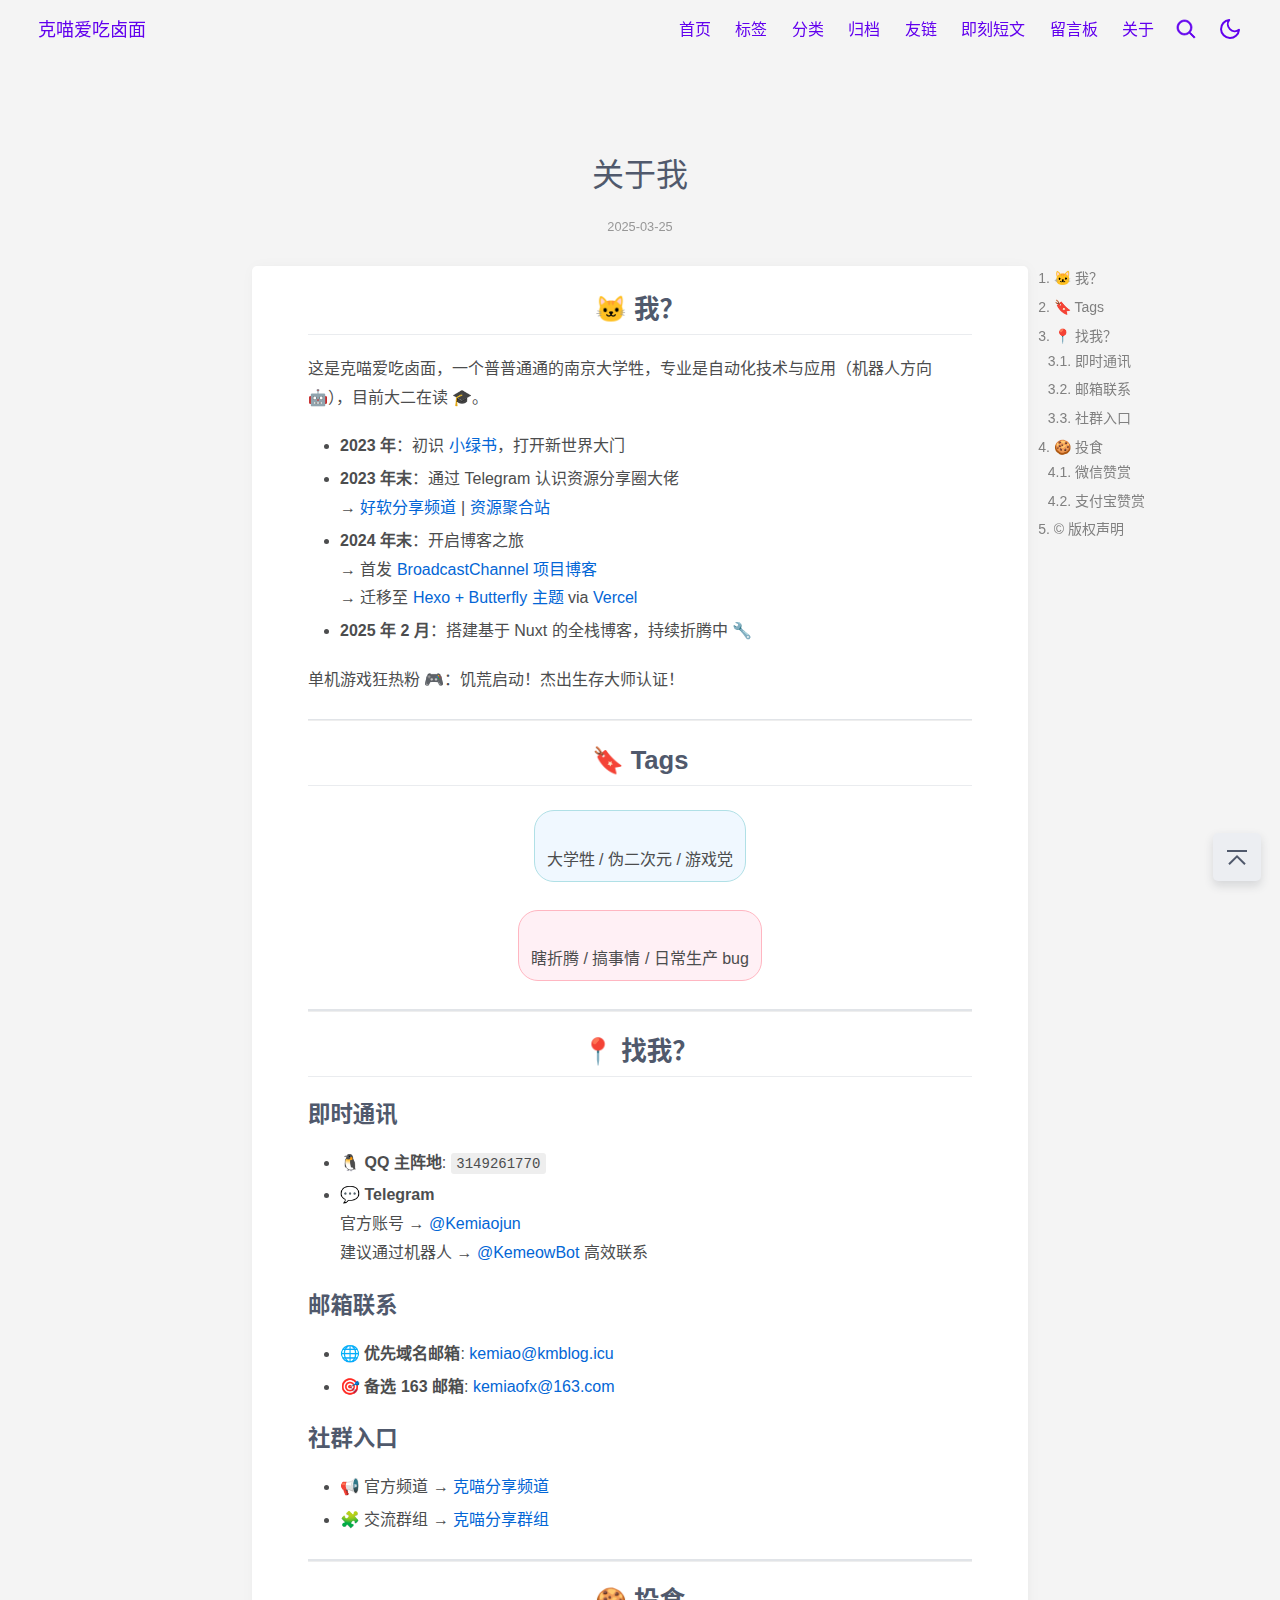
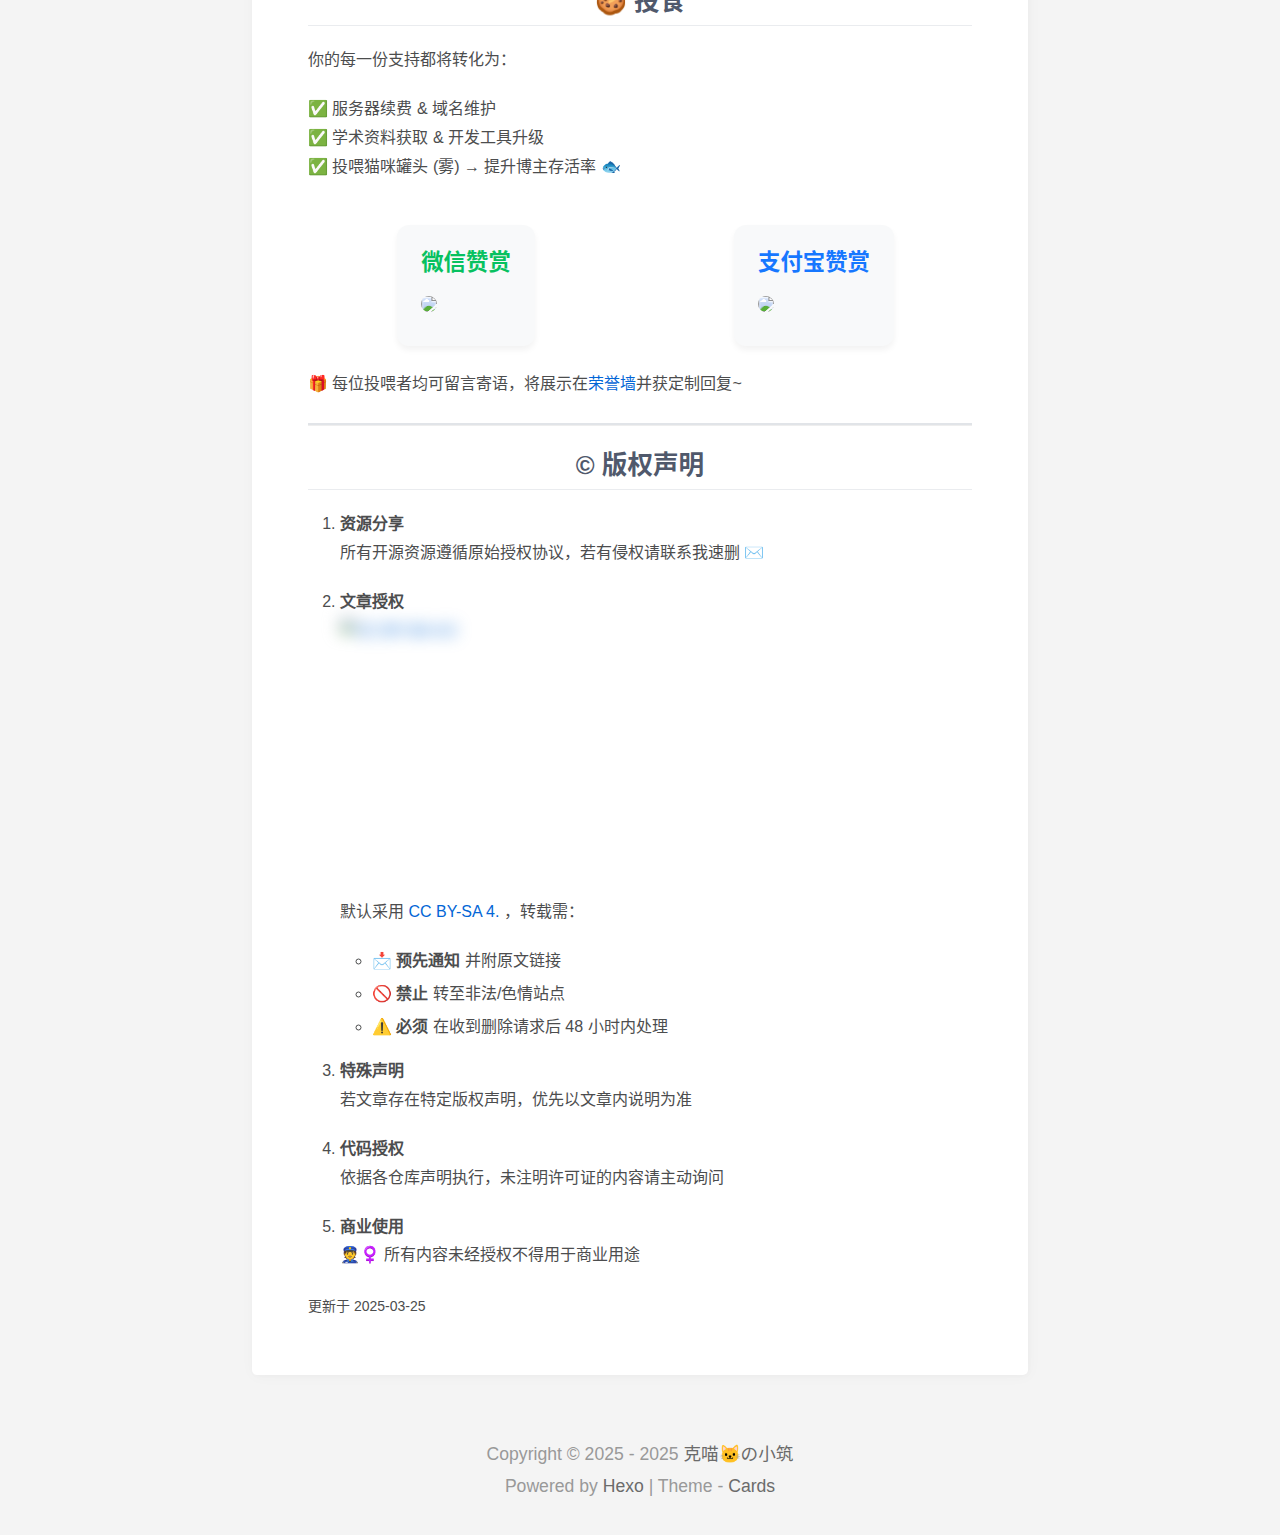
==== about/index.html @ 507a01cd "Site updated: 2025-03-25 20:27:37" ====
<!DOCTYPE html>
<html lang="zh-CN">
    <head>
    <meta charset="utf-8">

    

    <!-- 渲染优化 -->
    <meta name="renderer" content="webkit">
    <meta name="force-rendering" content="webkit">
    <meta http-equiv="X-UA-Compatible" content="IE=Edge,chrome=1">
    <meta name="HandheldFriendly" content="True" >
    <meta name="apple-mobile-web-app-capable" content="yes">
    <meta name="viewport" content="width=device-width, initial-scale=1, maximum-scale=1">

    <!--icon-->

    
        <link rel="shortcut icon" href="https://cdn.jsdelivr.net/gh/kmfx/tuchuang@main/img/website2.png">
    
    
    
    
    


    <!-- meta -->


<title>关于我 | 克喵🐱の小筑</title>


    <meta name="keywords" content="BLOG,ai,资源,生活,分享,工具,软件,教程,网站">




    <!-- OpenGraph -->
 
    <meta name="description" content="🐱 我？  这是克喵爱吃卤面，一个普普通通的南京大学牲，专业是自动化技术与应用（机器人方向🤖），目前大二在读 🎓。  2023 年：初识 小绿书，打开新世界大门 2023 年末：通过 Telegram 认识资源分享圈大佬→ 好软分享频道 | 资源聚合站 2024 年末：开启博客之旅→ 首发 BroadcastChannel 项目博客→ 迁移至 Hexo + Butterfly 主题 vi">
<meta property="og:type" content="website">
<meta property="og:title" content="关于我">
<meta property="og:url" content="http://example.com/about/index.html">
<meta property="og:site_name" content="克喵🐱の小筑">
<meta property="og:description" content="🐱 我？  这是克喵爱吃卤面，一个普普通通的南京大学牲，专业是自动化技术与应用（机器人方向🤖），目前大二在读 🎓。  2023 年：初识 小绿书，打开新世界大门 2023 年末：通过 Telegram 认识资源分享圈大佬→ 好软分享频道 | 资源聚合站 2024 年末：开启博客之旅→ 首发 BroadcastChannel 项目博客→ 迁移至 Hexo + Butterfly 主题 vi">
<meta property="og:locale" content="zh_CN">
<meta property="og:image" content="https://cdn.jsdelivr.net/gh/kmfx/tuchuang@main/img/202502232137037.jpg">
<meta property="og:image" content="https://cdn.jsdelivr.net/gh/kmfx/tuchuang@main/img/202502232137332.jpg">
<meta property="og:image" content="https://i.creativecommons.org/l/by-sa/4.0/80x15.png">
<meta property="article:published_time" content="2025-03-25T10:23:03.000Z">
<meta property="article:modified_time" content="2025-03-25T11:57:06.792Z">
<meta property="article:author" content="克喵爱吃卤面">
<meta property="article:tag" content="BLOG,ai,资源,生活,分享,工具,软件,教程,网站">
<meta name="twitter:card" content="summary_large_image">
<meta name="twitter:image" content="https://cdn.jsdelivr.net/gh/kmfx/tuchuang@main/img/202502232137037.jpg">


    
<link rel="stylesheet" href="/css/style/main.css">
 

    
    
    

    
    
<link rel="stylesheet" href="/css/style/dark.css">

    
<script src="/js/darkmode.js"></script>



     
    <script async src="//busuanzi.ibruce.info/busuanzi/2.3/busuanzi.pure.mini.js"></script>
 

    <!-- custom head -->

<meta name="generator" content="Hexo 7.3.0"><link rel="alternate" href="/atom.xml" title="克喵🐱の小筑" type="application/atom+xml">
<link rel="alternate" href="/rss2.xml" title="克喵🐱の小筑" type="application/rss+xml">
</head>

    <body>
        <div id="app" tabindex="-1">
            <header class="header">
    <div class="header__left">
        <a href="/" class="button">
            <span class="logo__text">克喵爱吃卤面</span>
        </a>
    </div>
    <div class="header__right">
        
            <div class="navbar__menus">
                
                    <a href="/" class="navbar-menu button">首页</a>
                
                    <a href="/tags/" class="navbar-menu button">标签</a>
                
                    <a href="/categories/" class="navbar-menu button">分类</a>
                
                    <a href="/archives/" class="navbar-menu button">归档</a>
                
                    <a href="/friends/" class="navbar-menu button">友链</a>
                
                    <a href="/shuoshuo/" class="navbar-menu button">即刻短文</a>
                
                    <a href="/message/" class="navbar-menu button">留言板</a>
                
                    <a href="/about/" class="navbar-menu button">关于</a>
                
            </div>
        
        
        
    <a href="/search/" id="btn-search">
        <svg xmlns="http://www.w3.org/2000/svg" viewBox="0 0 1024 1024" width="24" height="24" fill="currentColor" stroke="currentColor" stroke-width="32"><path d="M192 448c0-141.152 114.848-256 256-256s256 114.848 256 256-114.848 256-256 256-256-114.848-256-256z m710.624 409.376l-206.88-206.88A318.784 318.784 0 0 0 768 448c0-176.736-143.264-320-320-320S128 271.264 128 448s143.264 320 320 320a318.784 318.784 0 0 0 202.496-72.256l206.88 206.88 45.248-45.248z"></path></svg>
    </a>


        
        
    <a href="javaScript:void(0);" id="btn-toggle-dark">
        <svg xmlns="http://www.w3.org/2000/svg" width="24" height="24" viewBox="0 0 24 24" fill="none" stroke="currentColor" stroke-width="2" stroke-linecap="round" stroke-linejoin="round"><path d="M21 12.79A9 9 0 1 1 11.21 3 7 7 0 0 0 21 12.79z"></path></svg>
    </a>


        
            <a class="dropdown-icon button" id="btn-dropdown" tabindex="0"><svg xmlns="http://www.w3.org/2000/svg" viewBox="0 0 20 20" width='24' height='24' fill="none" stroke="currentColor" stroke-width="0.7" stroke-linecap="round" stroke-linejoin="round"><path fill="currentColor" d="M3.314,4.8h13.372c0.41,0,0.743-0.333,0.743-0.743c0-0.41-0.333-0.743-0.743-0.743H3.314c-0.41,0-0.743,0.333-0.743,0.743C2.571,4.467,2.904,4.8,3.314,4.8z M16.686,15.2H3.314c-0.41,0-0.743,0.333-0.743,0.743s0.333,0.743,0.743,0.743h13.372c0.41,0,0.743-0.333,0.743-0.743S17.096,15.2,16.686,15.2z M16.686,9.257H3.314c-0.41,0-0.743,0.333-0.743,0.743s0.333,0.743,0.743,0.743h13.372c0.41,0,0.743-0.333,0.743-0.743S17.096,9.257,16.686,9.257z"></path></svg></a>
            <div class="dropdown-menus" id="dropdown-menus">
                
                    <a href="/" class="dropdown-menu button">首页</a>
                
                    <a href="/tags/" class="dropdown-menu button">标签</a>
                
                    <a href="/categories/" class="dropdown-menu button">分类</a>
                
                    <a href="/archives/" class="dropdown-menu button">归档</a>
                
                    <a href="/friends/" class="dropdown-menu button">友链</a>
                
                    <a href="/shuoshuo/" class="dropdown-menu button">即刻短文</a>
                
                    <a href="/message/" class="dropdown-menu button">留言板</a>
                
                    <a href="/about/" class="dropdown-menu button">关于</a>
                
            </div>
        
    </div>
</header>


            <main class="main">
    

<div class="post-title">
    <h1 class="post-title__text">
        关于我
    </h1>
    <div class="post-title__meta">
        <a href="/archives/2025/03/" class="post-meta__date button">2025-03-25</a>
        
 
        
    
     
    <span id="busuanzi_container_page_pv" hidden>
        <span class="separate-dot"></span>
        <span>文章阅读量</span>
        <span id="busuanzi_value_page_pv"></span>
        <span>Views</span>
    </span>



 

 
    </div>
</div>


    <aside class="post-side">
        <div class="post-side__toc">
            <ol class="toc"><li class="toc-item toc-level-2"><a class="toc-link" href="#%F0%9F%90%B1-%E6%88%91%EF%BC%9F"><span class="toc-number">1.</span> <span class="toc-text">🐱 我？</span></a></li><li class="toc-item toc-level-2"><a class="toc-link" href="#%F0%9F%94%96-Tags"><span class="toc-number">2.</span> <span class="toc-text">🔖 Tags</span></a></li><li class="toc-item toc-level-2"><a class="toc-link" href="#%F0%9F%93%8D-%E6%89%BE%E6%88%91%EF%BC%9F"><span class="toc-number">3.</span> <span class="toc-text">📍 找我？</span></a><ol class="toc-child"><li class="toc-item toc-level-3"><a class="toc-link" href="#%E5%8D%B3%E6%97%B6%E9%80%9A%E8%AE%AF"><span class="toc-number">3.1.</span> <span class="toc-text">即时通讯</span></a></li><li class="toc-item toc-level-3"><a class="toc-link" href="#%E9%82%AE%E7%AE%B1%E8%81%94%E7%B3%BB"><span class="toc-number">3.2.</span> <span class="toc-text">邮箱联系</span></a></li><li class="toc-item toc-level-3"><a class="toc-link" href="#%E7%A4%BE%E7%BE%A4%E5%85%A5%E5%8F%A3"><span class="toc-number">3.3.</span> <span class="toc-text">社群入口</span></a></li></ol></li><li class="toc-item toc-level-2"><a class="toc-link" href="#%F0%9F%8D%AA-%E6%8A%95%E9%A3%9F"><span class="toc-number">4.</span> <span class="toc-text">🍪 投食</span></a><ol class="toc-child"><li class="toc-item toc-level-3"><a class="toc-link"><span class="toc-number">4.1.</span> <span class="toc-text">微信赞赏</span></a></li><li class="toc-item toc-level-3"><a class="toc-link"><span class="toc-number">4.2.</span> <span class="toc-text">支付宝赞赏</span></a></li></ol></li><li class="toc-item toc-level-2"><a class="toc-link" href="#%C2%A9-%E7%89%88%E6%9D%83%E5%A3%B0%E6%98%8E"><span class="toc-number">5.</span> <span class="toc-text">© 版权声明</span></a></li></ol>
        </div>
    </aside>
    <a class="btn-toc button" id="btn-toc" tabindex="0">
        <svg viewBox="0 0 1024 1024" width="32" height="32" xmlns="http://www.w3.org/2000/svg">
            <path d="M128 256h64V192H128zM320 256h576V192H320zM128 544h64v-64H128zM320 544h576v-64H320zM128 832h64v-64H128zM320 832h576v-64H320z" fill="currentColor"></path>
        </svg>
    </a>
    <div class="toc-menus" id="toc-menus">
        <div class="toc-title">文章目录</div>
        <ol class="toc"><li class="toc-item toc-level-2"><a class="toc-link" href="#%F0%9F%90%B1-%E6%88%91%EF%BC%9F"><span class="toc-number">1.</span> <span class="toc-text">🐱 我？</span></a></li><li class="toc-item toc-level-2"><a class="toc-link" href="#%F0%9F%94%96-Tags"><span class="toc-number">2.</span> <span class="toc-text">🔖 Tags</span></a></li><li class="toc-item toc-level-2"><a class="toc-link" href="#%F0%9F%93%8D-%E6%89%BE%E6%88%91%EF%BC%9F"><span class="toc-number">3.</span> <span class="toc-text">📍 找我？</span></a><ol class="toc-child"><li class="toc-item toc-level-3"><a class="toc-link" href="#%E5%8D%B3%E6%97%B6%E9%80%9A%E8%AE%AF"><span class="toc-number">3.1.</span> <span class="toc-text">即时通讯</span></a></li><li class="toc-item toc-level-3"><a class="toc-link" href="#%E9%82%AE%E7%AE%B1%E8%81%94%E7%B3%BB"><span class="toc-number">3.2.</span> <span class="toc-text">邮箱联系</span></a></li><li class="toc-item toc-level-3"><a class="toc-link" href="#%E7%A4%BE%E7%BE%A4%E5%85%A5%E5%8F%A3"><span class="toc-number">3.3.</span> <span class="toc-text">社群入口</span></a></li></ol></li><li class="toc-item toc-level-2"><a class="toc-link" href="#%F0%9F%8D%AA-%E6%8A%95%E9%A3%9F"><span class="toc-number">4.</span> <span class="toc-text">🍪 投食</span></a><ol class="toc-child"><li class="toc-item toc-level-3"><a class="toc-link"><span class="toc-number">4.1.</span> <span class="toc-text">微信赞赏</span></a></li><li class="toc-item toc-level-3"><a class="toc-link"><span class="toc-number">4.2.</span> <span class="toc-text">支付宝赞赏</span></a></li></ol></li><li class="toc-item toc-level-2"><a class="toc-link" href="#%C2%A9-%E7%89%88%E6%9D%83%E5%A3%B0%E6%98%8E"><span class="toc-number">5.</span> <span class="toc-text">© 版权声明</span></a></li></ol>
    </div>


<article class="post post__with-toc content-card">
    <div class="post__header">
    <div class="post__expire" id="post-expired-notify">
        <p>
            本文最后更新于 &lt;span id=&#34;expire-date&#34;&gt;&lt;/span&gt; 天前，文中部分描述可能已经过时。
        </p>
    </div>
    <script>
        (() => {
            var update = Date.parse("2025-03-25"),
                date = new Date(),
                now = date.getTime(),
                expire = now - update,
                expire_days = Math.floor(expire/(24*3600*1000));
            if (expire_days >= 30) {
                document.querySelectorAll('#expire-date')[0].innerHTML = expire_days;
                document.querySelectorAll('#post-expired-notify')[0].style.display = 'block';
            }
        })();
    </script>
</div>
    <div class="post__content">
        <div align="center">

<h2 id="🐱-我？"><a href="#🐱-我？" class="headerlink" title="🐱 我？"></a>🐱 我？</h2></div>

<p>这是克喵爱吃卤面，一个普普通通的南京大学牲，专业是自动化技术与应用（机器人方向🤖），目前大二在读 🎓。</p>
<ul>
<li><strong>2023 年</strong>：初识 <a target="_blank" rel="noopener" href="https://www.xiaohongshu.com/">小绿书</a>，打开新世界大门</li>
<li><strong>2023 年末</strong>：通过 Telegram 认识资源分享圈大佬<br>→ <a target="_blank" rel="noopener" href="https://t.me/haoruanfenxiang">好软分享频道</a> | <a target="_blank" rel="noopener" href="https://t.me/txwl666">资源聚合站</a></li>
<li><strong>2024 年末</strong>：开启博客之旅<br>→ 首发 <a target="_blank" rel="noopener" href="https://github.com/ccbikai/BroadcastChannel">BroadcastChannel 项目博客</a><br>→ 迁移至 <a target="_blank" rel="noopener" href="https://butterfly.js.org/">Hexo + Butterfly 主题</a> via <a target="_blank" rel="noopener" href="https://vercel.com/">Vercel</a></li>
<li><strong>2025 年 2 月</strong>：搭建基于 Nuxt 的全栈博客，持续折腾中 🔧</li>
</ul>
<p>单机游戏狂热粉 🎮：饥荒启动！杰出生存大师认证！</p>
<hr>
<div align="center">

<h2 id="🔖-Tags"><a href="#🔖-Tags" class="headerlink" title="🔖 Tags"></a>🔖 Tags</h2><p><span style="display: inline-block; 
            padding: 6px 12px;
            margin: 4px;
            background: #f0f8ff;
            border-radius: 20px;
            border: 1px solid #b0e0e6"><br>大学牲 &#x2F; 伪二次元 &#x2F; 游戏党</span></p>
<p><span style="display: inline-block;
            padding: 6px 12px;
            margin: 4px;
            background: #fff0f5;
            border-radius: 20px;
            border: 1px solid #ffb6c1"><br>瞎折腾 &#x2F; 搞事情 &#x2F; 日常生产 bug</span></p>
</div>

<hr>
<div align="center">

<h2 id="📍-找我？"><a href="#📍-找我？" class="headerlink" title="📍 找我？"></a>📍 找我？</h2></div>

<h3 id="即时通讯"><a href="#即时通讯" class="headerlink" title="即时通讯"></a>即时通讯</h3><ul>
<li>🐧 <strong>QQ 主阵地</strong>: <code>3149261770</code></li>
<li>💬 <strong>Telegram</strong><br>官方账号 → <a target="_blank" rel="noopener" href="https://t.me/Kemiaojun">@Kemiaojun</a><br>建议通过机器人 → <a target="_blank" rel="noopener" href="https://t.me/KemeowBot">@KemeowBot</a> 高效联系</li>
</ul>
<h3 id="邮箱联系"><a href="#邮箱联系" class="headerlink" title="邮箱联系"></a>邮箱联系</h3><ul>
<li>🌐 <strong>优先域名邮箱</strong>: <a href="mailto:&#107;&#x65;&#109;&#105;&#97;&#x6f;&#x40;&#x6b;&#109;&#x62;&#108;&#111;&#x67;&#x2e;&#105;&#99;&#117;">kemiao@kmblog.icu</a></li>
<li>🎯 <strong>备选 163 邮箱</strong>: <a href="mailto:&#107;&#101;&#109;&#105;&#97;&#111;&#x66;&#x78;&#64;&#49;&#x36;&#51;&#x2e;&#x63;&#x6f;&#x6d;">kemiaofx@163.com</a></li>
</ul>
<h3 id="社群入口"><a href="#社群入口" class="headerlink" title="社群入口"></a>社群入口</h3><ul>
<li>📢 官方频道 → <a target="_blank" rel="noopener" href="https://t.me/kemiaofx_me">克喵分享频道</a></li>
<li>🧩 交流群组 → <a target="_blank" rel="noopener" href="https://t.me/kemiao_me">克喵分享群组</a></li>
</ul>
<hr>
<div align="center">

<h2 id="🍪-投食"><a href="#🍪-投食" class="headerlink" title="🍪 投食"></a>🍪 投食</h2></div>

<p>你的每一份支持都将转化为：</p>
<p>✅ 服务器续费 &amp; 域名维护<br>✅ 学术资料获取 &amp; 开发工具升级<br>✅ 投喂猫咪罐头 (雾) → 提升博主存活率 🐟</p>
<div style="display: grid; 
           grid-template-columns: repeat(auto-fit, minmax(280px, 1fr));
           gap: 2rem;
           padding: 1.5rem 0;
           justify-items: center;">

<div style="background: #f8f9fa;
          padding: 1.5rem;
          border-radius: 12px;
          box-shadow: 0 4px 6px rgba(0,0,0,0.05);
          transition: transform 0.2s;">
  <h3 style="color: #07c160; margin: 0 0 1rem;">微信赞赏</h3>
  <img src="https://cdn.jsdelivr.net/gh/kmfx/tuchuang@main/img/202502232137037.jpg" 
       style="width: 100%; max-width: 300px; border-radius: 8px;">
</div>

<div style="background: #f8f9fa;
          padding: 1.5rem;
          border-radius: 12px;
          box-shadow: 0 4px 6px rgba(0,0,0,0.05);
          transition: transform 0.2s;">
  <h3 style="color: #1677ff; margin: 0 0 1rem;">支付宝赞赏</h3>
  <img src="https://cdn.jsdelivr.net/gh/kmfx/tuchuang@main/img/202502232137332.jpg" 
       style="width: 100%; max-width: 300px; border-radius: 8px;">
</div>

</div>

<p>🎁 每位投喂者均可留言寄语，将展示在<a href="/honor-wall">荣誉墙</a>并获定制回复~</p>
<hr>
<div align="center">

<h2 id="©-版权声明"><a href="#©-版权声明" class="headerlink" title="© 版权声明"></a>© 版权声明</h2></div>

<ol>
<li><p><strong>资源分享</strong><br>所有开源资源遵循原始授权协议，若有侵权请联系我速删 ✉️</p>
</li>
<li><p><strong>文章授权</strong><br><img src="https://i.creativecommons.org/l/by-sa/4.0/80x15.png" class="lazy" data-srcset="https://i.creativecommons.org/l/by-sa/4.0/80x15.png" srcset="https://cdn.jsdelivr.net/gh/kmfx/tuchuang@main/img/touxiang.jpg" alt="CC BY-SA 4.0"><br>默认采用 <a target="_blank" rel="noopener" href="https://creativecommons.org/licenses/by-sa/4.0/deed.zh">CC BY-SA 4.</a> ，转载需：</p>
<ul>
<li>📩 <strong>预先通知</strong> 并附原文链接</li>
<li>🚫 <strong>禁止</strong> 转至非法&#x2F;色情站点</li>
<li>⚠️ <strong>必须</strong> 在收到删除请求后 48 小时内处理</li>
</ul>
</li>
<li><p><strong>特殊声明</strong><br>若文章存在特定版权声明，优先以文章内说明为准</p>
</li>
<li><p><strong>代码授权</strong><br>依据各仓库声明执行，未注明许可证的内容请主动询问</p>
</li>
<li><p><strong>商业使用</strong><br>👮♀️ 所有内容未经授权不得用于商业用途</p>
</li>
</ol>

    </div>
     
    <div class="post-footer__meta"><p>更新于 2025-03-25</p></div> 
    <div class="post-entry__tags"></div> 
</article>






</main>

            <footer class="footer">
     
    <a href="#" class="button" id="b2t" aria-label="回到顶部" title="回到顶部">
        <svg xmlns="http://www.w3.org/2000/svg" viewBox="0 0 1024 1024" width="32" height="32">
            <path d="M233.376 722.752L278.624 768 512 534.624 745.376 768l45.248-45.248L512 444.128zM192 352h640V288H192z" fill="currentColor"></path>
        </svg>
    </a>

    


    
    
    
        <span id="busuanzi_container_site_uv" hidden>
            <span>站点访问量</span>
            <span id="busuanzi_value_site_uv"></span>
            <span>Viewers</span>
            
        </span>
    
    
        <span id="busuanzi_container_site_pv" hidden>
            <span>独立访客数</span>
            <span id="busuanzi_value_site_pv"></span>
            <span>Views</span>
            
        </span>
    
 
 

 
    
        
        <p class="footer-copyright">
            Copyright © 2025&nbsp;-&nbsp;2025 <a href="/">克喵🐱の小筑</a>
        </p>
    
    
    <p>Powered by <a href="https://hexo.io" target="_blank">Hexo</a> | Theme - <a href="https://github.com/ChrAlpha/hexo-theme-cards" target="_blank">Cards</a></p>
</footer>

        </div>
        
    <script defer src="https://cdn.jsdelivr.net/npm/vanilla-lazyload@17.1.0/dist/lazyload.min.js"></script>
    <script>
        window.lazyLoadOptions = {
            elements_selector: ".lazy",
            threshold: 0
        };
    </script>
 

 

 

 

 



 



 


    
 


    
<script src="https://cdn.jsdelivr.net/npm/jquery@3.4.1/dist/jquery.min.js"></script>

    
<link rel="stylesheet" href="https://cdn.jsdelivr.net/npm/@fancyapps/fancybox@3.4.1/dist/jquery.fancybox.min.css">

    
<script src="https://cdn.jsdelivr.net/npm/@fancyapps/fancybox@3.4.1/dist/jquery.fancybox.min.js"></script>

    <script>
        let lazyloadT = Boolean('true'),
            auto_fancybox = Boolean('false')
        if (auto_fancybox) {
            $(".post__content").find('img').each(function () {
                var element = document.createElement("a");
                $(element).attr("data-fancybox", "gallery");
                $(element).attr("href", $(this).attr("src"));
                if (lazyloadT) {
                    $(element).attr("href", $(this).attr("data-srcset"));
                }
                $(this).wrap(element);
            });
        } else {
            $(".post__content").find("fancybox").find('img').each(function () {
                var element = document.createElement("a");
                $(element).attr("data-fancybox", "gallery");
                $(element).attr("href", $(this).attr("src"));
                if (lazyloadT) {
                    $(element).attr("href", $(this).attr("data-srcset"));
                }
                $(this).wrap(element);
            });
        }
    </script>
 

 

 


    <script src='https://cdn.jsdelivr.net/npm/mermaid@8.10.2/dist/mermaid.min.js'></script>
    <script>
            mermaid.initialize(JSON.stringify(''));
    </script>
 

 




    </body>
</html>
---- css/style/main.css ----
:root {
  --main-color: #6200ee;
  --bg-color: #f4f4f4;
  --bg-content-color: #fff;
  --bg-menu: #eceef2;
  --bg-tag-color: #f4f4f4;
  --bg-code: #eee;
  --bg-codeblock: #f8f8f8;
  --body-color: #4c4d4e;
  --title-color: #50596c;
  --border-color: rgba(0,0,0,0.1);
  --space: 3.5rem;
  --content-width: 776px;
}
::-webkit-scrollbar {
  width: 0.55rem !important;
  height: 0.4rem !important;
  background: 0 0 !important;
}
::-webkit-scrollbar-thumb {
  background: #b5b5b5 !important;
}
@media screen and (max-width: 762px) {
  ::-webkit-scrollbar {
    width: 0.25rem !important;
    height: 0.16rem !important;
  }
}
html,
body {
  scroll-behavior: smooth;
}
body {
  --base-font-size: 16px;
  font-size: var(--base-font-size);
  font-weight: 400;
  font-family: -apple-system, BlinkMacSystemFont, Segoe UI, Helvetica, Arial, sans-serif, Apple Color Emoji, Segoe UI Emoji;
  background-color: var(--bg-color);
  color: var(--body-color);
  -webkit-transition: color 0.6s, background-color 0.6s;
  -o-transition: color 0.6s, background-color 0.6s;
  transition: color 0.6s, background-color 0.6s;
  margin: 0;
  padding: 0;
  line-height: 1.8;
}
::selection {
  color: #fff;
  background-color: #318efd;
}
::-moz-selection {
  color: #fff;
  background-color: #318efd;
}
@media screen and (max-width: 650px) {
  body {
    --space: 1.5rem;
  }
}
article,
aside,
figure,
details,
footer,
header,
nav,
section {
  display: block;
}
.main {
  margin: 0 auto;
  padding: 1.5vw 12px 0;
}
.main.tagscloud,
.main.links {
  margin: 0 auto;
  max-width: 1024px;
}
.content-card {
  background-color: var(--bg-content-color);
  max-width: var(--content-width);
  margin: 0 auto;
  transition: background-color 0.6s;
  padding: var(--space);
  border-radius: 5px;
  -webkit-box-shadow: 1px 1px 5px 0 rgba(0,0,0,0.02), 1px 1px 15px 0 rgba(0,0,0,0.03);
  box-shadow: 1px 1px 5px 0 rgba(0,0,0,0.02), 1px 1px 15px 0 rgba(0,0,0,0.03);
  -webkit-transition: background-color 0.3s, -webkit-transform 0.3s, -webkit-box-shadow 0.6s;
  transition: background-color 0.3s, -webkit-transform 0.3s, -webkit-box-shadow 0.6s;
  -o-transition: transform 0.3s, background-color 0.3s, box-shadow 0.6s;
  transition: transform 0.3s, background-color 0.3s, box-shadow 0.6s;
  transition: transform 0.3s, background-color 0.3s, box-shadow 0.6s, -webkit-transform 0.3s, -webkit-box-shadow 0.6s;
}
.content-card>:first-child {
  margin-top: 0;
}
.content-card>:last-child {
  margin-bottom: 0;
}
.MathJax {
  overflow-x: auto;
  overflow-y: hidden;
}
.separate-dot:after {
  content: ' · ';
}
h1,
h2,
h3,
h4,
h5 {
  -webkit-transition: color 0.6s;
  -o-transition: color 0.6s;
  transition: color 0.6s;
  color: var(--title-color);
  margin: 2.75rem 0 1rem;
  font-family: miriam libre, -apple-system, BlinkMacSystemFont, Segoe UI, Helvetica, Arial, pingfang sc, source han sans sc, noto sans cjk sc, sarasa gothic sc, microsoft yahei, sans-serif, Apple Color Emoji, Segoe UI Emoji, Varela Round;
  font-weight: 430;
  line-height: 1.5;
}
h1 {
  font-size: 2em;
}
h2 {
  font-size: 1.6em;
}
h3 {
  font-size: 1.4em;
}
h4 {
  font-size: 1.2em;
}
h5 {
  font-size: 1.05em;
}
small {
  font-size: 0.889em;
}
b,
strong {
  font-weight: 700;
}
m,
mark {
  background: #f9de4b;
  color: #4c4d4e;
}
em {
  font-style: italic;
}
s {
  text-decoration: line-through;
}
* {
  -webkit-box-sizing: border-box;
  box-sizing: border-box;
  font-smoothing: antialiased;
  osx-font-smoothing: grayscale;
}
@media screen and (min-width: 1080px) {
  *[id] {
    scroll-margin-top: 60px;
  }
}
a {
  color: var(--main-color);
  cursor: pointer;
  text-decoration: none;
}
a:not(.button) {
  -webkit-transition: opacity 0.2s;
  -o-transition: opacity 0.2s;
  transition: opacity 0.2s;
}
a:not(.button):hover {
  opacity: 0.8;
  text-decoration: underline;
}
a .index-title {
  color: var(--title-color);
}
img {
  max-width: 100%;
}
img.lazy {
  -webkit-transition: -webkit-filter 0.375s ease 0s;
  transition: -webkit-filter 0.375s ease 0s;
  -o-transition: filter 0.375s ease 0s;
  transition: filter 0.375s ease 0s;
  transition: filter 0.375s ease 0s, -webkit-filter 0.375s ease 0s;
}
img.lazy:not(.loaded) {
  -webkit-filter: blur(8px);
  filter: blur(8px);
  padding-bottom: 40%;
}
hr {
  -webkit-box-sizing: initial;
  box-sizing: initial;
  height: 0;
  overflow: visible;
  margin: 15px 0;
  overflow: hidden;
  background: transparent;
  border: 0;
  border-bottom: 1px solid #dfe2e5;
  border-bottom-color: #eee;
  height: 0.1em;
  padding: 0;
  margin: 24px 0;
  background-color: #e1e4e8;
}
hr:after {
  clear: both;
}
input {
  font: inherit;
  margin: 0;
  overflow: visible;
  font-family: inherit;
  font-size: inherit;
  line-height: inherit;
}
[type=checkbox] {
  -webkit-box-sizing: border-box;
  box-sizing: border-box;
  padding: 0;
}
kbd {
  display: inline-block;
  padding: 3px 5px;
  font: 11px SFMono-Regular, Consolas, Liberation Mono, Menlo, monospace;
  line-height: 10px;
  color: #444d56;
  vertical-align: middle;
  background-color: #fafbfc;
  border: 1px solid #d1d5da;
  border-radius: 3px;
  -webkit-box-shadow: inset 0 -1px 0 #d1d5da;
  box-shadow: inset 0 -1px 0 #d1d5da;
}
blockquote {
  margin: 16px 0 16px 0;
  padding: 0 1em;
  color: #6a737d;
  border-left: 0.25em solid #dfe2e5;
}
blockquote > :first-child {
  margin-top: 0;
}
blockquote >:last-child {
  margin-bottom: 0;
}
dd {
  margin-left: 0;
}
pre {
  margin-top: 0;
  margin-bottom: 0;
  word-wrap: normal;
}
pre >code {
  padding: 0;
  margin: 0;
  font-size: 100%;
  word-break: normal;
  white-space: pre;
  background: transparent;
  border: 0;
}
pre span {
  display: inline;
  max-width: auto;
  padding: 0;
  margin: 0;
  overflow: auto;
  line-height: inherit;
  word-wrap: normal;
  background-color: initial;
  border: 0;
}
li {
  word-wrap: break-all;
}
li >p {
  margin-top: 16px;
}
li +li {
  margin-top: 0.25em;
}
dl {
  padding: 0;
}
dl dt {
  padding: 0;
  margin-top: 16px;
  font-size: 1em;
  font-style: italic;
  font-weight: 600;
}
dl dd {
  padding: 0 16px;
  margin-bottom: 20px;
}
code {
  padding: 0.2em 0.4em;
  margin: 0;
  font-size: 14px;
  background-color: var(--bg-code);
  border-radius: 3px;
}
a:active,
a:hover {
  outline-width: 0;
}
code,
kbd,
pre {
  font-family: monospace, monospace;
  font-size: 14px;
}
hr:after,
hr:before {
  display: table;
  content: "";
}
td,
th {
  padding: 0;
}
ol,
ul {
  padding-left: 0;
  margin-top: 0;
  margin-bottom: 0;
  padding-left: 2em;
}
ol ol,
ul ol {
  list-style-type: lower-roman;
}
ol ol ol,
ol ul ol,
ul ol ol,
ul ul ol {
  list-style-type: lower-alpha;
}
code,
pre {
  font-family: SFMono-Regular, Consolas, Liberation Mono, Menlo, monospace;
  font-size: 14px;
}
input::-webkit-inner-spin-button,
input::-webkit-outer-spin-button {
  margin: 0;
  -webkit-appearance: none;
  appearance: none;
}
blockquote,
details,
dl,
ol,
p,
pre,
table,
ul {
  margin-top: 0px;
  margin-bottom: 20px;
}
ol ol,
ol ul,
ul ol,
ul ul {
  margin-top: 0;
  margin-bottom: 0;
}
figure {
  padding: 0;
  margin: 0;
  margin-bottom: 20px;
}
table {
  display: block;
  width: 100%;
  overflow: auto;
}
figure table {
  border: none;
  padding: 0;
  max-width: 100%;
}
figure table th {
  font-weight: 600;
}
figure table tr {
  background-color: transparent;
  border-top: none;
}
figure table td.gutter {
  padding-right: 1rem;
  text-align: right;
  background-color: transparent;
}
.highlight {
  margin-bottom: 20px;
  padding: 0.4rem;
  width: auto;
  border-radius: 3px;
}
.highlight pre {
  margin-bottom: 0;
}
.highlight table {
  margin: 0;
  padding: 0.6rem 0;
}
.highlight pre,
pre {
  padding: 0;
  overflow: auto;
  font-size: 14px;
  line-height: 1.45;
  border-radius: 3px;
}
.task-list-item {
  list-style-type: none;
}
.task-list-item +.task-list-item {
  margin-top: 3px;
}
.task-list-item input {
  margin: 0 0.2em 0.25em -1.6em;
  vertical-align: middle;
}
table {
  border-spacing: 0;
  border-collapse: collapse;
}
table th:not(.code):not(.gutter) {
  font-weight: 700;
}
table tr:not(.code):not(.gutter) {
  background-color: #f6f8fa;
}
table tr:not(.code):not(.gutter):not(.highlight) {
  background-color: transparent;
}
table tr:not(.code):not(.gutter):nth-child(2n) {
  background-color: #f6f8fa;
}
table td:not(.code):not(.gutter),
table th:not(.code):not(.gutter) {
  padding: 6px 13px;
  border: 1px solid var(--border-color);
}
overflows table {
  overflow: auto;
}
overflows table th,
overflows table td {
  white-space: nowrap;
}
.post-entry__content,
.post__content {
  color: var(--body-color);
  font-size: 16px;
  word-wrap: break-word;
}
.post-entry__content a,
.post__content a {
  background-color: initial;
  color: #0366d6;
  text-decoration: none;
}
.post-entry__content a:hover,
.post__content a:hover {
  text-decoration: underline;
}
.post-entry__content>.highlight,
.post__content>.highlight {
  margin: 1rem calc(0rem - var(--space)) !important;
  padding: 0.4rem var(--space) !important;
  border: none !important;
  border-radius: 0 !important;
  width: auto;
}
.post-entry__content h1,
.post__content h1,
.post-entry__content h2,
.post__content h2,
.post-entry__content h3,
.post__content h3,
.post-entry__content h4,
.post__content h4,
.post-entry__content h5,
.post__content h5,
.post-entry__content h6,
.post__content h6 {
  margin-top: 24px;
  margin-bottom: 20px;
  font-weight: 700;
  line-height: 1.25;
}
.post-entry__content h1,
.post__content h1,
.post-entry__content h2,
.post__content h2 {
  padding-bottom: 0.3em;
  border-bottom: 1px solid #eaecef;
}
.post-entry__content h6,
.post__content h6 {
  font-size: 0.875em;
  color: #6a737d;
}
.archives {
  position: relative;
  max-width: var(--content-width);
  margin: 0 auto;
}
.archives .archives-item {
  display: -webkit-box;
  display: -ms-flexbox;
  display: flex;
  margin-bottom: 1.2rem;
  position: relative;
}
.archives .archives-item .archives-left {
  -webkit-box-flex: 0;
  -ms-flex: 0 0 auto;
  flex: 0 0 auto;
  box-flex: 0;
}
.archives .archives-item .archives-icon {
  border-radius: 50%;
  color: var(--main-color);
  display: block;
  height: 1.6rem;
  text-align: center;
  width: 1.6rem;
}
.archives .archives-item .archives-icon.icon-lg {
  background: var(--main-color);
  line-height: 1.2rem;
}
.archives .archives-item .archives-icon::before {
  border: 0.1rem solid var(--main-color);
  border-radius: 50%;
  content: "";
  display: block;
  height: 0.4rem;
  left: 0.6rem;
  position: absolute;
  top: 0.8rem;
  width: 0.4rem;
}
.archives .archives-item .archives-content {
  -webkit-box-flex: 1;
  -ms-flex: 1 1 auto;
  flex: 1 1 auto;
  box-flex: 1;
  padding: 2px 0 2px 0.8rem;
}
.archives .archives-item .archives-content .archives-year {
  margin: 0;
}
.archives .archives-item .archives-content .archives-title {
  color: var(--title-color);
  font-size: 20px;
}
.archives .archives-item:hover .archives-icon::before {
  background: var(--main-color);
}
.archives .archives-item::before {
  background: #e7e9ed;
  content: "";
  height: 100%;
  left: 0.8rem;
  position: absolute;
  top: 1.6rem;
  width: 2px;
}
.archives .archives-item:last-child::before {
  background: 0 0;
}
.links-list {
  margin: 0 auto;
  max-width: 1080px;
}
.links-list .links-content {
  display: -webkit-box;
  display: -ms-flexbox;
  display: flex;
  -ms-flex-wrap: wrap;
  flex-wrap: wrap;
  margin: -8px;
  border-radius: 5px;
  -webkit-box-align: start;
  -ms-flex-align: start;
  align-items: flex-start;
  line-height: 1.3;
}
.links-list .links-content .links-card {
  display: -webkit-box;
  display: -ms-flexbox;
  display: flex;
  padding: 8px;
  margin: 0 auto;
  margin-top: calc(2.25 * 16px + 32px);
  color: #444;
  background: #fff;
  border-radius: 5px;
  -webkit-box-shadow: 1px 5px 15px 0 rgba(0,0,0,0.3);
  box-shadow: 1px 5px 15px 0 rgba(0,0,0,0.3);
  -webkit-box-pack: start;
  -ms-flex-pack: start;
  justify-content: flex-start;
  -ms-flex-line-pack: start;
  align-content: flex-start;
  -webkit-box-orient: vertical;
  -webkit-box-direction: normal;
  -ms-flex-direction: column;
  flex-direction: column;
  max-width: 16rem;
  width: calc(100% / 4 - 16px);
}
@media screen and (max-width: 1280px) {
  .links-list .links-content .links-card {
    width: calc(100% / 3 - 16px);
  }
}
@media screen and (max-width: 1080px) {
  .links-list .links-content .links-card {
    width: calc(100% / 2 - 16px);
  }
}
@media screen and (max-width: 768px) {
  .links-list .links-content .links-card {
    width: calc(100% / 1 - 16px);
  }
}
.links-list .links-content .links-left {
  display: -webkit-box;
  display: -ms-flexbox;
  display: flex;
  -ms-flex-item-align: center;
  -ms-grid-row-align: center;
  align-self: center;
}
.links-list .links-content .links-left .avatar {
  width: 64px;
  height: 64px;
  margin: 16px 8px 4px 8px;
  margin-top: calc(-1.25 * 16px - 32px);
  border-radius: 100%;
  border: 2px solid #fff;
  background: #fff;
}
.links-list .links-content .links-right {
  margin: 4px 8px;
  display: -webkit-box;
  display: -ms-flexbox;
  display: flex;
  -webkit-box-orient: vertical;
  -webkit-box-direction: normal;
  -ms-flex-direction: column;
  flex-direction: column;
  text-align: center;
}
.links-list .links-content .links-right p {
  text-align: center;
  margin: 0;
}
.links-list .links-content .links-right p.links-name {
  padding-top: 6px;
  padding-bottom: 4px;
  font-weight: bold;
}
.links-list .links-content .links-right p.tags {
  display: inline;
  background: none;
  word-wrap: break-word;
  padding-right: 4px;
}
.links-list .links-content .links-right .links-tags-wrapper {
  margin-left: -2px;
  word-break: break-all;
}
.post-list>:last-child {
  margin-bottom: 0;
}
.post-entry {
  margin-bottom: var(--space);
  position: relative;
}
.post-entry:hover {
  -webkit-transform: translateY(-5px);
  -ms-transform: translateY(-5px);
  transform: translateY(-5px);
  -webkit-box-shadow: 1px 10px 30px 0 rgba(0,0,0,0.1);
  box-shadow: 1px 10px 30px 0 rgba(0,0,0,0.1);
}
.post-entry__content .post-entry__title {
  color: var(--title-color);
  margin-top: 0;
  border: none;
  font-size: 1.5rem;
  font-weight: 450;
  line-height: 1.125;
}
.post-meta__cats,
.post-entry__tags {
  display: inline-block;
  position: relative;
  margin: 1em 0 0;
  z-index: 1;
}
.post-meta__cats:empty,
.post-entry__tags:empty {
  display: none;
}
.post-entry__link {
  position: absolute;
  top: 0;
  left: 0;
  width: 100%;
  height: 100%;
  opacity: 0;
  overflow: hidden;
  text-indent: -9999px;
  z-index: 0;
}
.post-title {
  padding: calc(var(--space) / 2) 0 calc(var(--space) / 2);
  text-align: center;
}
.post-meta__date {
  color: #808080;
}
.post-entry__meta,
.post-title__meta {
  display: block;
  z-index: 1;
  position: relative;
  font-size: 0.8em;
  opacity: 0.8;
  font-family: rubik, sans-serif;
}
.post-entry__meta:empty,
.post-title__meta:empty {
  display: none;
}
.post-entry__header,
.post__header {
  margin: calc(var(--space) * -1) !important;
  margin-bottom: calc(var(--space) / 2) !important;
  overflow: hidden;
  border-radius: 5px;
}
.post-entry__header:empty,
.post__header:empty {
  display: none;
}
.post-entry__header .post-thumbnail,
.post__header .post-thumbnail {
  display: -webkit-box;
  display: -ms-flexbox;
  display: flex;
  width: 100%;
  padding-bottom: 40%;
  background-size: cover;
  background-repeat: repeat;
  background-position: 50% 50%;
  background-origin: padding-box;
  background-attachment: scroll;
}
.post__content p {
  line-height: 1.8;
}
.post__content img.inline {
  display: inline;
}
.post__content div>img,
.post__content p>img,
.post__content div>picture>img,
.post__content p>picture>img {
  display: block;
  margin: auto;
  border-radius: 4px;
}
.post__content span img {
  display: inline;
  margin: auto;
}
.post__comments {
  max-width: var(--content-width);
  margin: var(--space) auto;
  font-family: rubik, sans-serif;
}
.post__comments:empty {
  display: none;
}
.post-footer__meta {
  font-size: 14px;
  margin-top: 1.5rem;
}
.post-footer__meta>:last-child {
  margin-bottom: 0;
}
.post-footer__meta:empty {
  display: none;
}
.post-tags__link,
.post-cats__link {
  display: inline-block;
  margin: 0.35em;
  font-size: 0.75em;
  text-decoration: none;
  background-color: var(--bg-cat-color);
  color: currentColor !important;
  padding: 0.25rem 0.6rem 0.25rem 0.6rem;
  border-radius: 5px;
}
.post-tags__link {
  background-color: var(--bg-tag-color);
}
.post__license {
  background-color: #f5f5f5;
  word-break: break-all;
  margin: 3em 0 1em 0;
  padding: 0.5rem 0.8rem;
  border-left: 4px solid #f44336;
  list-style: none;
}
.post__license p {
  margin: 3px 1px 3px 1px;
  padding: 0;
}
.post__expire {
  display: none;
  margin: calc(var(--space) / 2) var(--space) 0 var(--space);
  padding: 0.5rem 0.8rem;
  background: #ffffc0;
  border-left: 4px solid #fff000;
  list-style: none;
}
.post__expire p {
  color: #947600;
  margin: 3px 1px 3px 1px;
  padding: 0;
}
.cover {
  display: block;
  text-align: center;
  margin: 3rem auto;
}
.cover .cover__logo {
  max-width: 1024px;
  margin-left: auto;
  margin-right: auto;
}
.cover .cover__avatar {
  border-radius: 50%;
  width: 96px;
  height: 96px;
  margin: 0 auto 1rem auto;
}
.cover .cover__intro {
  color: #999;
}
.footer {
  display: block;
  -webkit-box-align: center;
  -ms-flex-align: center;
  align-items: center;
  -webkit-box-pack: center;
  -ms-flex-pack: center;
  justify-content: center;
  padding: 0;
  margin-top: 4rem;
  margin-bottom: 2rem;
  text-align: center;
  font-size: 1.1em;
  font-family: rubik, -apple-system, BlinkMacSystemFont, Segoe UI, Helvetica, Arial, pingfang sc, noto sans cjk sc, sarasa gothic sc, microsoft yahei, sans-serif, Apple Color Emoji, Segoe UI Emoji, Varela Round;
  color: #999;
}
.footer * {
  margin: 0 auto;
  -webkit-margin-before: 0em;
  margin-block-start: 0em;
  -webkit-margin-after: 0em;
  margin-block-end: 0em;
  -webkit-margin-start: 0px;
  margin-inline-start: 0px;
  -webkit-margin-end: 0px;
  margin-inline-end: 0px;
}
.footer >span {
  margin: 0 0.35em;
}
.footer a {
  color: #6b6b6b;
  text-decoration: none;
}
.footer svg {
  margin-right: 0.2rem;
}
.footer #b2t {
  display: block;
  width: 3rem;
  height: 3rem;
  position: fixed;
  z-index: 1001;
  right: 1.2rem;
  bottom: 1.2rem;
  border-radius: 5px;
  color: var(--title-color);
  background-color: var(--bg-menu);
  -webkit-box-shadow: 0 0.3rem 0.6rem rgba(48,55,66,0.15);
  box-shadow: 0 0.3rem 0.6rem rgba(48,55,66,0.15);
}
.footer #b2t * {
  margin: 8px;
}
.header {
  display: -webkit-box;
  display: -ms-flexbox;
  display: flex;
  -webkit-box-pack: justify;
  -ms-flex-pack: justify;
  justify-content: space-between;
  -webkit-box-align: center;
  -ms-flex-align: center;
  align-items: center;
  min-height: 60px;
  padding: 0 calc(var(--space) / 2);
  top: 0;
  z-index: 10;
}
.header .header__left,
.header .header__right {
  display: -webkit-box;
  display: -ms-flexbox;
  display: flex;
  -webkit-box-align: center;
  -ms-flex-align: center;
  align-items: center;
  font-family: rubik, sans-serif, Varela Round;
}
.header .header__left .logo__text {
  font-size: 18px;
  padding: 16px 10px 16px 10px;
  border-radius: 5px;
}
.header .header__right .navbar__menus {
  padding: 0 0 0 15px;
}
.header .header__right .navbar__menus .navbar-menu {
  font-size: 16px;
  padding: 16px 10px 16px 10px;
  border-radius: 5px;
}
.header .header__right .navbar__menus .navbar-menu:hover {
  background-color: var(--bg-menu);
}
.header .header__right #btn-search,
.header .header__right #btn-toggle-dark {
  height: 55.5px;
  padding: 15px 10px;
}
.header .header__right .dropdown-icon {
  display: none;
  height: 55.5px;
  padding: 15px 10px;
  border: 0 !important;
  background-color: transparent;
}
.header .header__right .dropdown-icon * {
  width: 24px;
  height: 24px;
}
.header .header__right .dropdown-icon:focus + .dropdown-menus {
  display: -webkit-box;
  display: -ms-flexbox;
  display: flex;
}
.header .header__right .dropdown-menus {
  -webkit-animation: slide-down 0.15s ease 1;
  animation: slide-down 0.15s ease 1;
  display: none;
  position: absolute;
  left: 12px;
  right: 12px;
  top: 60px;
  z-index: 9999;
  border-radius: 6px;
  padding: 24px;
  background: var(--bg-content-color);
  -webkit-box-shadow: 1px 1px 5px 0 rgba(0,0,0,0.02), 1px 1px 15px 0 rgba(0,0,0,0.03);
  box-shadow: 1px 1px 5px 0 rgba(0,0,0,0.02), 1px 1px 15px 0 rgba(0,0,0,0.03);
  justify-items: center;
  -webkit-box-pack: center;
  -ms-flex-pack: center;
  justify-content: center;
  -webkit-box-orient: vertical;
  -webkit-box-direction: normal;
  -ms-flex-direction: column;
  flex-direction: column;
}
.header .header__right .dropdown-menus:hover {
  display: -webkit-box;
  display: -ms-flexbox;
  display: flex;
}
.header .header__right .dropdown-menus .dropdown-menu {
  padding: 10px;
}
@media screen and (min-width: 1080px) {
  .header {
    position: sticky;
    -webkit-backdrop-filter: blur(20px);
    backdrop-filter: blur(20px);
  }
}
@media screen and (max-width: 764px) {
  .navbar__menus {
    display: none !important;
  }
  .dropdown-icon {
    display: block !important;
  }
}
@-moz-keyframes slide-down {
  0% {
    opacity: 0;
    transform: translateY(-1.6rem);
  }
  100% {
    opacity: 1;
    transform: translateY(0);
  }
}
@-webkit-keyframes slide-down {
  0% {
    opacity: 0;
    transform: translateY(-1.6rem);
  }
  100% {
    opacity: 1;
    transform: translateY(0);
  }
}
@-o-keyframes slide-down {
  0% {
    opacity: 0;
    transform: translateY(-1.6rem);
  }
  100% {
    opacity: 1;
    transform: translateY(0);
  }
}
@keyframes slide-down {
  0% {
    opacity: 0;
    transform: translateY(-1.6rem);
  }
  100% {
    opacity: 1;
    transform: translateY(0);
  }
}
.nav {
  display: -webkit-box;
  display: -ms-flexbox;
  display: flex;
  -webkit-box-orient: horizontal;
  -webkit-box-direction: normal;
  -ms-flex-direction: row;
  flex-direction: row;
  -webkit-box-pack: center;
  -ms-flex-pack: center;
  justify-content: center;
  max-width: var(--content-width);
  margin: 1.5rem auto;
  height: auto;
}
.nav + * {
  margin-top: 0;
}
.nav .nav__prev {
  display: -webkit-box;
  display: -ms-flexbox;
  display: flex;
  -webkit-box-flex: 50%;
  -ms-flex: 50% 1;
  flex: 50% 1;
  -webkit-box-pack: start;
  -ms-flex-pack: start;
  justify-content: flex-start;
  text-align: left;
}
.nav .nav__next {
  display: -webkit-box;
  display: -ms-flexbox;
  display: flex;
  -webkit-box-flex: 50%;
  -ms-flex: 50% 1;
  flex: 50% 1;
  -webkit-box-pack: end;
  -ms-flex-pack: end;
  justify-content: flex-end;
  text-align: right;
}
.nav .nav__link {
  display: -webkit-box;
  display: -ms-flexbox;
  display: flex;
  -webkit-box-orient: horizontal;
  -webkit-box-direction: normal;
  -ms-flex-direction: row;
  flex-direction: row;
  -webkit-box-align: center;
  -ms-flex-align: center;
  align-items: center;
  color: var(--title-color);
}
.nav .nav__link:hover {
  text-decoration: none;
  opacity: 1;
}
.nav .nav__label {
  font-size: 0.8rem;
  font-weight: 450;
  color: #808080;
}
.nav .nav__title {
  font-size: 1rem;
  font-weight: 550;
  line-height: 1.125;
}
.search-form {
  display: -webkit-box;
  display: -ms-flexbox;
  display: flex;
  -webkit-box-pack: start;
  -ms-flex-pack: start;
  justify-content: flex-start;
  margin-top: 1.5rem;
}
.search-form .search-input {
  -webkit-box-flex: 1;
  -ms-flex: 1 1 auto;
  flex: 1 1 auto;
  -webkit-transition: border-bottom-color 0.18s cubic-bezier(0.4, 0, 0.2, 1);
  -o-transition: border-bottom-color 0.18s cubic-bezier(0.4, 0, 0.2, 1);
  transition: border-bottom-color 0.18s cubic-bezier(0.4, 0, 0.2, 1);
  color: var(--body-color);
  opacity: 0.87;
  border: none;
  outline: none;
  border-bottom: 1px solid var(--border-color);
  background-color: transparent;
}
.search-form .search-input::-webkit-search-decoration,
.search-form .search-input::-webkit-search-cancel-button,
.search-form .search-input::-webkit-search-results-button,
.search-form .search-input::-webkit-search-results-decoration {
  display: none;
}
.search-form .search-input:focus {
  border: none;
  border-bottom: 1px solid var(--main-color);
}
.search-form #search-input {
  width: 100%;
}
.search-result .search-result__notice {
  opacity: 0.67;
  max-width: var(--content-width);
  margin: 0 auto;
  padding-top: calc(var(--space) / 4);
  padding-bottom: calc(var(--space) / 4);
}
.search-result .search-result__list:empty {
  display: none;
}
.search-result a.search-result__link {
  color: inherit;
}
.search-result a.search-result__link:hover {
  text-decoration: none;
}
.search-result a.search-result__link:not(:first-of-type) .search-result__item {
  padding-top: calc(var(--space) / 4);
}
.search-result a.search-result__link:not(:last-of-type) .search-result__item {
  padding-bottom: calc(var(--space) / 4);
  border-bottom: 1px solid var(--border-color);
}
.toc {
  display: block;
  font-size: 14px;
  overflow: auto;
  list-style-type: none;
  padding-left: 0;
}
.toc .toc-link {
  color: #808080;
}
.toc .toc-child {
  padding-left: 0.6rem;
  list-style-type: none;
}
.btn-toc {
  display: none;
  width: 3rem;
  height: 3rem;
  position: fixed;
  z-index: 1001;
  right: 1.2rem;
  bottom: 4.8rem;
  border-radius: 5px;
  color: var(--title-color);
  background: var(--bg-menu);
  -webkit-box-shadow: 0 0.3rem 0.6rem rgba(48,55,66,0.15);
  box-shadow: 0 0.3rem 0.6rem rgba(48,55,66,0.15);
}
.btn-toc * {
  margin: 8px;
}
.btn-toc:focus + .toc-menus {
  display: block;
}
.toc-menus {
  -webkit-animation: slide-up 0.15s ease 1;
  animation: slide-up 0.15s ease 1;
  display: none;
  position: fixed;
  left: 12px;
  right: 12px;
  bottom: 12px;
  max-height: 60vh;
  overflow: auto;
  border-radius: 6px;
  padding: 24px;
  background: var(--bg-content-color);
  -webkit-box-shadow: 1px 1px 5px 0 rgba(0,0,0,0.02), 1px 1px 15px 0 rgba(0,0,0,0.03);
  box-shadow: 1px 1px 5px 0 rgba(0,0,0,0.02), 1px 1px 15px 0 rgba(0,0,0,0.03);
  z-index: 9999;
}
.toc-menus:hover {
  display: block;
}
.toc-menus .toc-title {
  font-size: 0.9rem;
  color: #808080;
  margin-bottom: 0.8rem;
  padding-bottom: 0.2rem;
  border-bottom: 1px solid #eaecef;
}
.post-side {
  display: block;
  height: 0;
  float: right;
  position: -webkit-sticky;
  position: sticky;
  top: calc(60px + 10px);
}
.post-side .post-side__toc {
  display: block;
}
.post-side .post-side__toc .toc {
  display: none;
  width: calc((100vw - 776px) / 2 - 12.6px);
  height: calc(100vh - 60px * 2 - 20px);
  padding-left: 0.6rem;
}
@media screen and (max-width: 1246px) {
  .post-side {
    width: calc(100vw / 6 - 20px);
  }
  .post-side .post-side__toc .toc {
    width: calc(100vw / 6 - 20px);
  }
  .post__with-toc,
  .nav {
    max-width: calc(100vw / 6 * 4);
  }
}
@media screen and (max-width: 1080px) {
  .post-side {
    width: calc(100vw / 4 - 30px);
  }
  .post-side .post-side__toc .toc {
    width: calc(100vw / 4 - 30px);
  }
  .post__with-toc,
  .nav {
    max-width: calc(100vw / 4 * 3);
    margin-left: 0;
  }
}
@media screen and (min-width: 765px) {
  .post-side .post-side__toc .toc {
    display: block;
  }
}
@media screen and (max-width: 764px) {
  .post__with-toc,
  .nav {
    max-width: var(--content-width);
  }
  #btn-toc {
    display: block;
  }
}
@-webkit-keyframes slide-up {
  0% {
    opacity: 0;
    -webkit-transform: translateY(1.6rem);
    transform: translateY(1.6rem);
  }
  100% {
    opacity: 1;
    -webkit-transform: translateY(0);
    transform: translateY(0);
  }
}
@-moz-keyframes slide-up {
  0% {
    opacity: 0;
    -webkit-transform: translateY(1.6rem);
    transform: translateY(1.6rem);
  }
  100% {
    opacity: 1;
    -webkit-transform: translateY(0);
    transform: translateY(0);
  }
}
@-webkit-keyframes slide-up {
  0% {
    opacity: 0;
    -webkit-transform: translateY(1.6rem);
    transform: translateY(1.6rem);
  }
  100% {
    opacity: 1;
    -webkit-transform: translateY(0);
    transform: translateY(0);
  }
}
@-o-keyframes slide-up {
  0% {
    opacity: 0;
    -webkit-transform: translateY(1.6rem);
    transform: translateY(1.6rem);
  }
  100% {
    opacity: 1;
    -webkit-transform: translateY(0);
    transform: translateY(0);
  }
}
@keyframes slide-up {
  0% {
    opacity: 0;
    -webkit-transform: translateY(1.6rem);
    transform: translateY(1.6rem);
  }
  100% {
    opacity: 1;
    -webkit-transform: translateY(0);
    transform: translateY(0);
  }
}
.sliding-fold,
details {
  display: block;
  padding: 16px;
  margin: 20px 0;
  background: var(--bg-content-color);
  border: none;
  border-radius: 4px;
  -webkit-box-shadow: 1px 2px 5px 0 rgba(0,0,0,0.3);
  box-shadow: 1px 2px 5px 0 rgba(0,0,0,0.3);
  -webkit-transition: all 0.6s;
  -o-transition: all 0.6s;
  transition: all 0.6s;
}
.sliding-fold>summary,
details>summary {
  cursor: pointer;
  outline: none;
}
.sliding-fold .fold-content,
details .fold-content {
  margin-top: 20px;
}
.sliding-fold .fold-content>:first-child,
details .fold-content>:first-child {
  margin-top: 0;
}
.sliding-fold .fold-content>:last-child,
details .fold-content>:last-child {
  margin-bottom: 0;
}
.blockquote-note {
  margin: 1rem 0;
  padding: 1rem;
  -webkit-transition: background-color 0.3s, -webkit-transform 0.3s, -webkit-box-shadow 0.6s;
  transition: background-color 0.3s, -webkit-transform 0.3s, -webkit-box-shadow 0.6s;
  -o-transition: transform 0.3s, background-color 0.3s, box-shadow 0.6s;
  transition: transform 0.3s, background-color 0.3s, box-shadow 0.6s;
  transition: transform 0.3s, background-color 0.3s, box-shadow 0.6s, -webkit-transform 0.3s, -webkit-box-shadow 0.6s;
  border: none !important;
}
.blockquote-note .blockquote-note__header {
  font-family: miriam libre, -apple-system, BlinkMacSystemFont, Segoe UI, Helvetica, Arial, pingfang sc, source han sans sc, noto sans cjk sc, sarasa gothic sc, microsoft yahei, sans-serif, Apple Color Emoji, Segoe UI Emoji, Varela Round;
  font-size: 1.125em;
  font-weight: 550;
}
.blockquote-note .blockquote-note__header .blockquote-note__icon {
  display: inline-block;
  vertical-align: middle;
  margin-right: 0.5em;
  margin-top: 0.3em;
}
.blockquote-note .blockquote-note__header .blockquote-note__icon svg {
  display: inline-block;
  width: 24px;
  height: 24px;
  stroke-width: 0;
}
.blockquote-note .blockquote-note__content {
  color: var(--body-color) !important;
  margin-bottom: 20px;
}
.blockquote-note .blockquote-note__content >:first-child {
  margin-top: 0;
}
.blockquote-note .blockquote-note__content >:last-child {
  margin-bottom: 0;
}
.post__content>.blockquote-note {
  margin: 1rem calc(0rem - var(--space));
  padding: 1rem var(--space);
}
.blockquote-note__info {
  color: #0070f3 !important;
  background-color: rgba(0,113,243,0.1);
}
.blockquote-note__info .blockquote-note__icon svg {
  fill: #0070f3;
  stroke: #0070f3;
}
.blockquote-note__important {
  color: #19cc96 !important;
  background-color: rgba(25,204,150,0.1);
}
.blockquote-note__important .blockquote-note__icon svg {
  fill: #19cc96;
  stroke: #19cc96;
}
.blockquote-note__tip {
  color: #d400ff !important;
  background-color: rgba(212,0,255,0.1);
}
.blockquote-note__tip .blockquote-note__icon svg {
  fill: #d400ff;
  stroke: #d400ff;
}
.blockquote-note__caution {
  color: #f5a623 !important;
  background-color: rgba(245,166,35,0.1);
}
.blockquote-note__caution .blockquote-note__icon svg {
  fill: #f5a623;
  stroke: #f5a623;
}
.blockquote-note__warning {
  color: #e00 !important;
  background-color: rgba(224,0,0,0.1);
}
.blockquote-note__warning .blockquote-note__icon svg {
  fill: #e00;
  stroke: #e00;
}
---- css/style/dark.css ----
@media (prefers-color-scheme: dark) {
  :root {
    --color-mode: 'dark';
  }
  :root:not([data-user-color-scheme]) {
    --main-color: #bb86fc;
    --bg-color: #121212;
    --bg-content-color: #1e1e1e;
    --bg-menu: #363636;
    --bg-tag-color: #696969;
    --bg-codeblock: #000;
    --bg-code: rgba(240,246,252,0.149);
    --body-color: rgba(255,255,255,0.8);
    --title-color: rgba(252,252,252,0.9);
    --border-color: rgba(255,255,255,0.1);
  }
  :root:not([data-user-color-scheme]) blockquote {
    border-left: 0.25em solid rgba(255,255,255,0.5);
    color: rgba(255,255,255,0.5);
  }
  :root:not([data-user-color-scheme]) .post__license {
    background-color: rgba(255,255,255,0.2);
  }
  :root:not([data-user-color-scheme]) .post__content img {
    opacity: 0.8;
    -webkit-filter: brightness(0.8) contrast(1.2);
    filter: brightness(0.8) contrast(1.2);
  }
  :root:not([data-user-color-scheme]) .post__content img:hover {
    opacity: 1;
    -webkit-filter: none;
    filter: none;
  }
  :root:not([data-user-color-scheme]) .sliding-fold,
  :root:not([data-user-color-scheme]) details {
    background: #333;
  }
  :root:not([data-user-color-scheme]) table tr:not(.code):not(.gutter):nth-child(2n) {
    background-color: #272727;
  }
}
[data-user-color-scheme="dark"] {
  --color-mode: 'dark';
  --main-color: #bb86fc;
  --bg-color: #121212;
  --bg-content-color: #1e1e1e;
  --bg-menu: #363636;
  --bg-tag-color: #696969;
  --bg-codeblock: #000;
  --bg-code: rgba(240,246,252,0.149);
  --body-color: rgba(255,255,255,0.8);
  --title-color: rgba(252,252,252,0.9);
  --border-color: rgba(255,255,255,0.1);
}
[data-user-color-scheme="dark"] blockquote {
  border-left: 0.25em solid rgba(255,255,255,0.5);
  color: rgba(255,255,255,0.5);
}
[data-user-color-scheme="dark"] .post__license {
  background-color: rgba(255,255,255,0.2);
}
[data-user-color-scheme="dark"] .post__content img {
  opacity: 0.8;
  -webkit-filter: brightness(0.8) contrast(1.2);
  filter: brightness(0.8) contrast(1.2);
}
[data-user-color-scheme="dark"] .post__content img:hover {
  opacity: 1;
  -webkit-filter: none;
  filter: none;
}
[data-user-color-scheme="dark"] .sliding-fold,
[data-user-color-scheme="dark"] details {
  background: #333;
}
[data-user-color-scheme="dark"] table tr:not(.code):not(.gutter):nth-child(2n) {
  background-color: #272727;
}
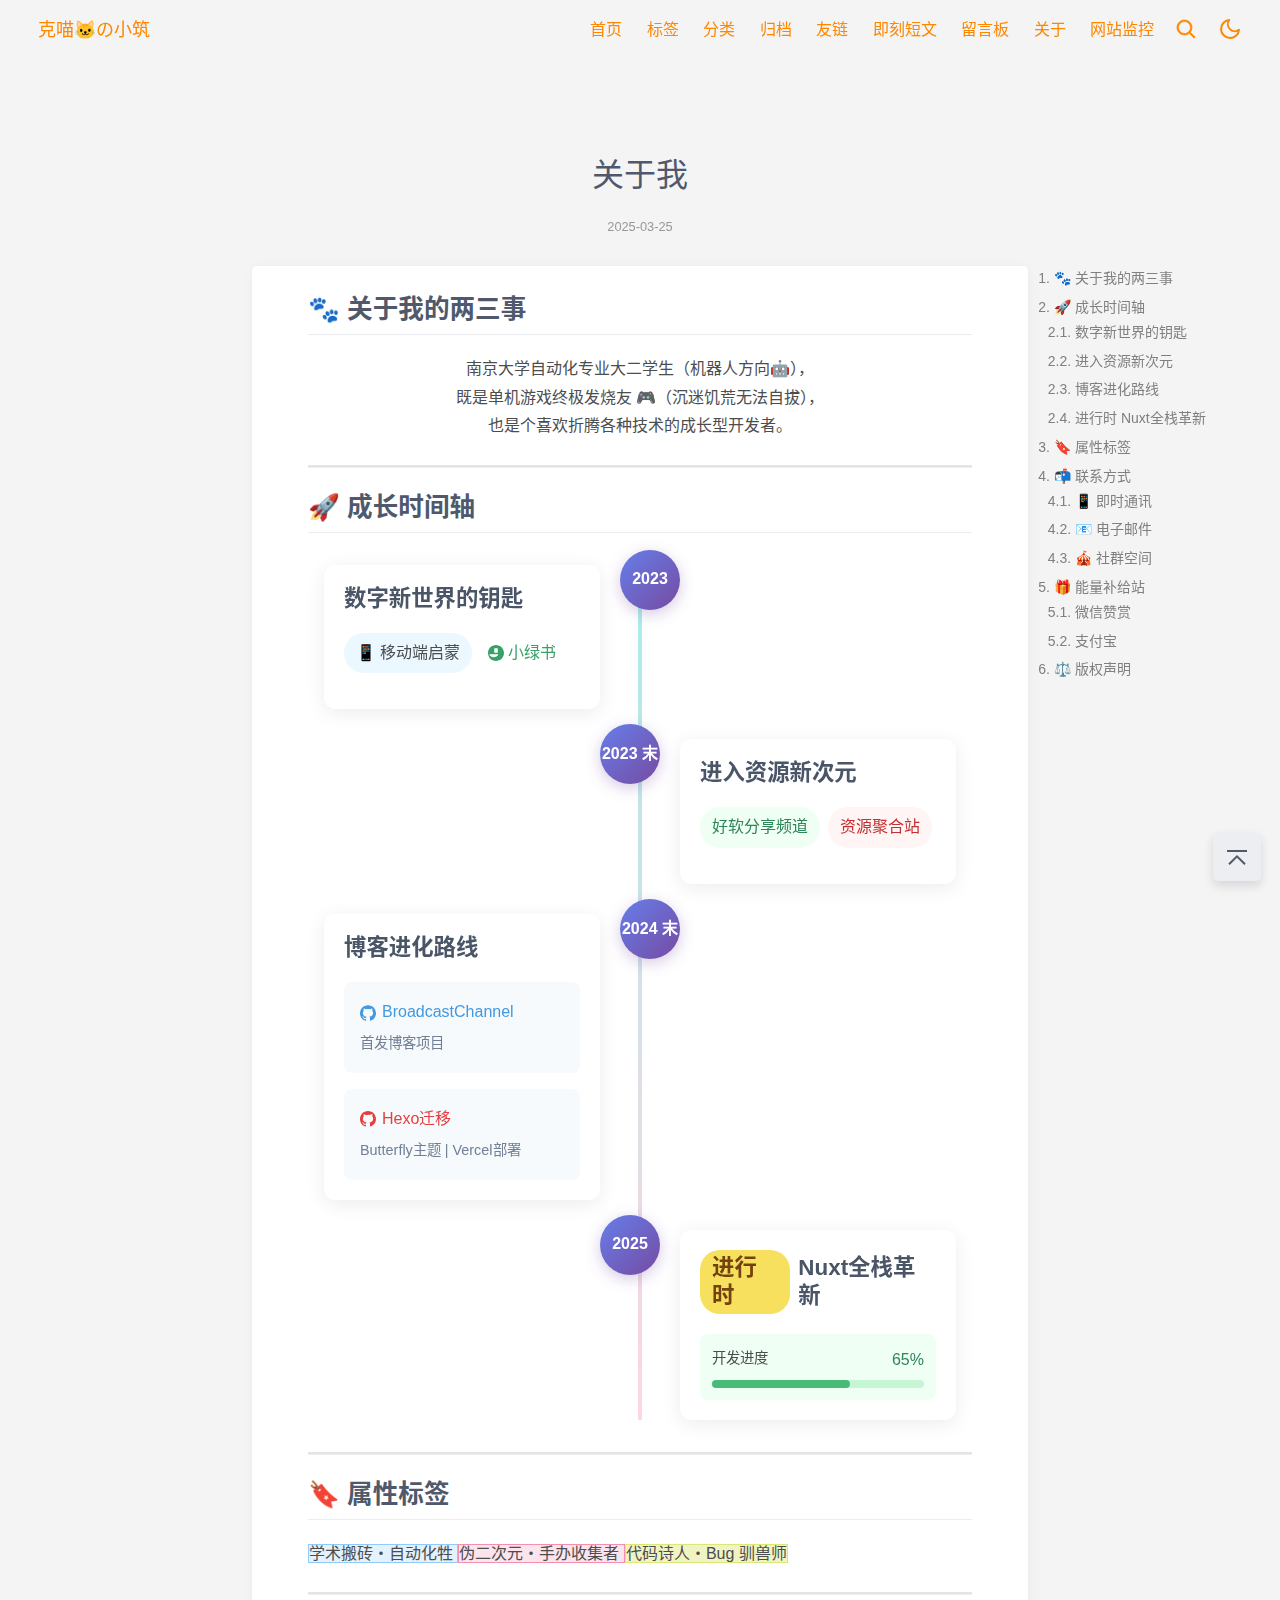
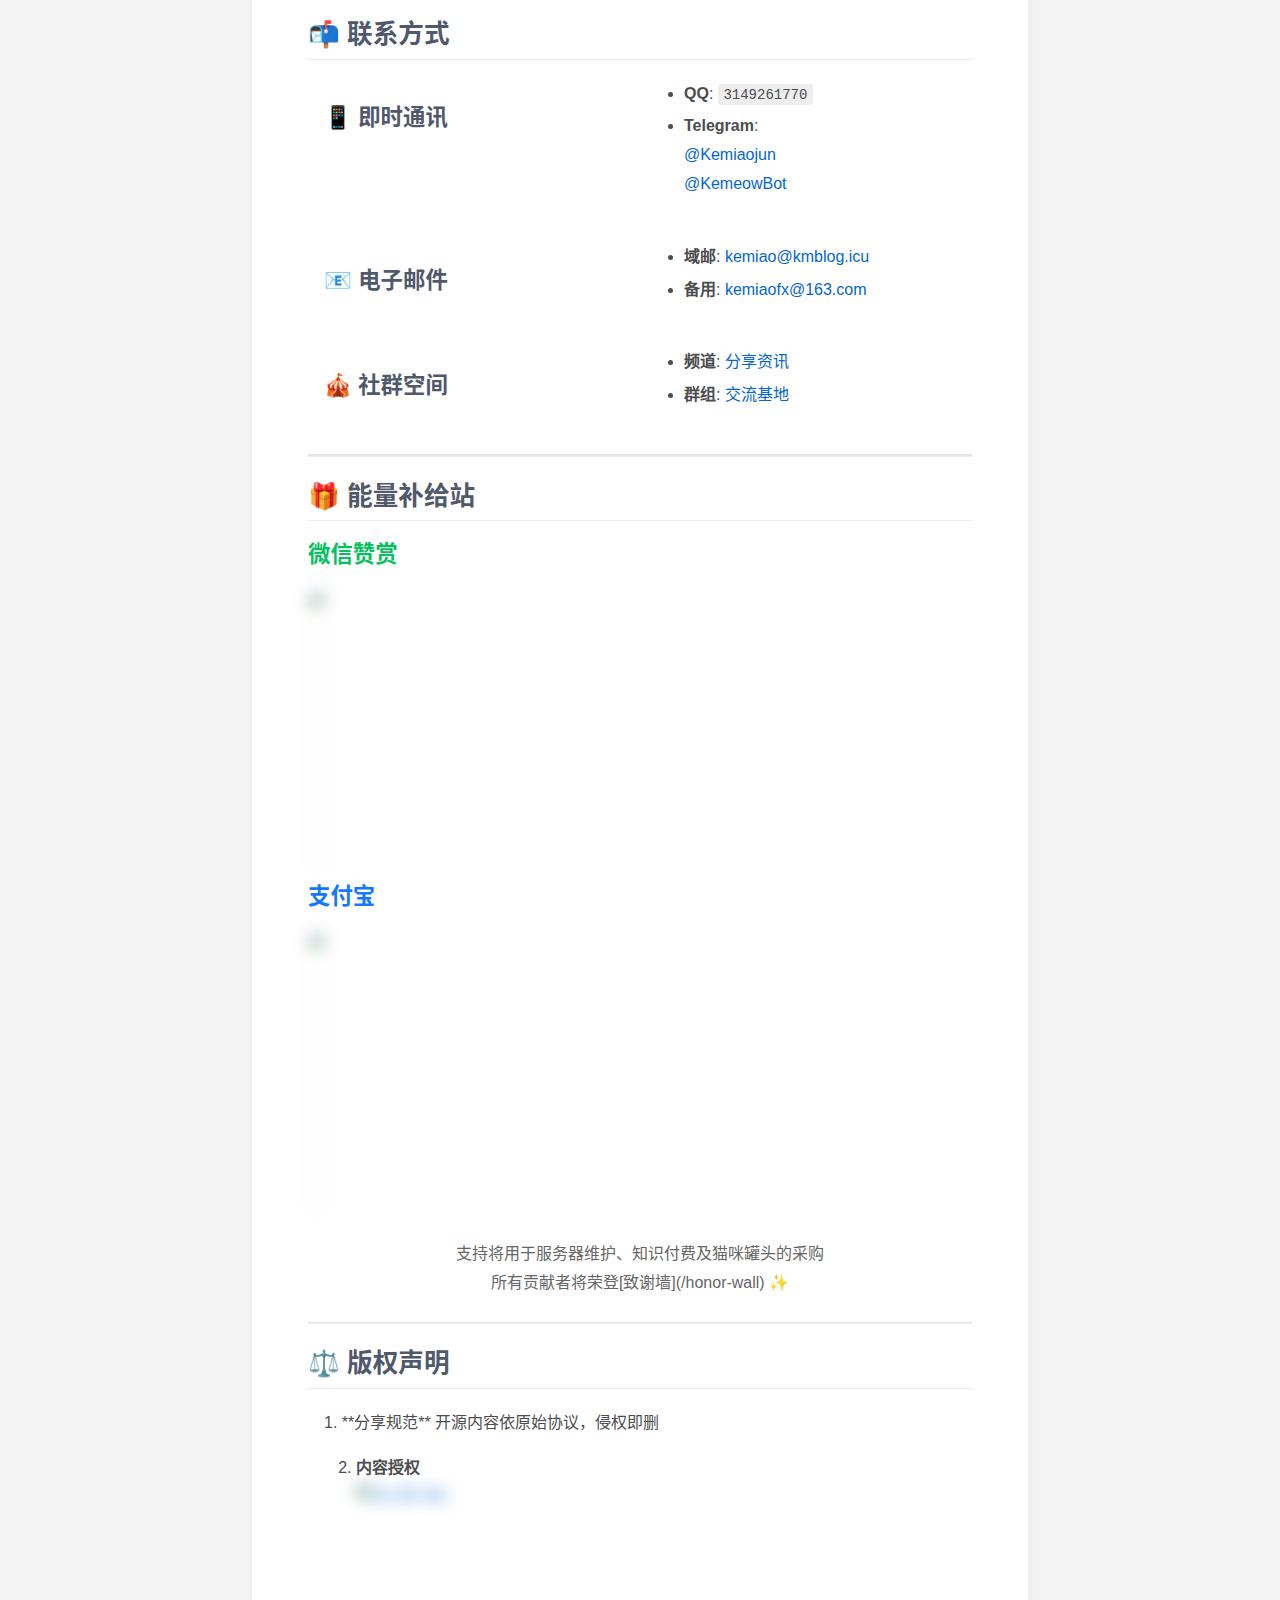
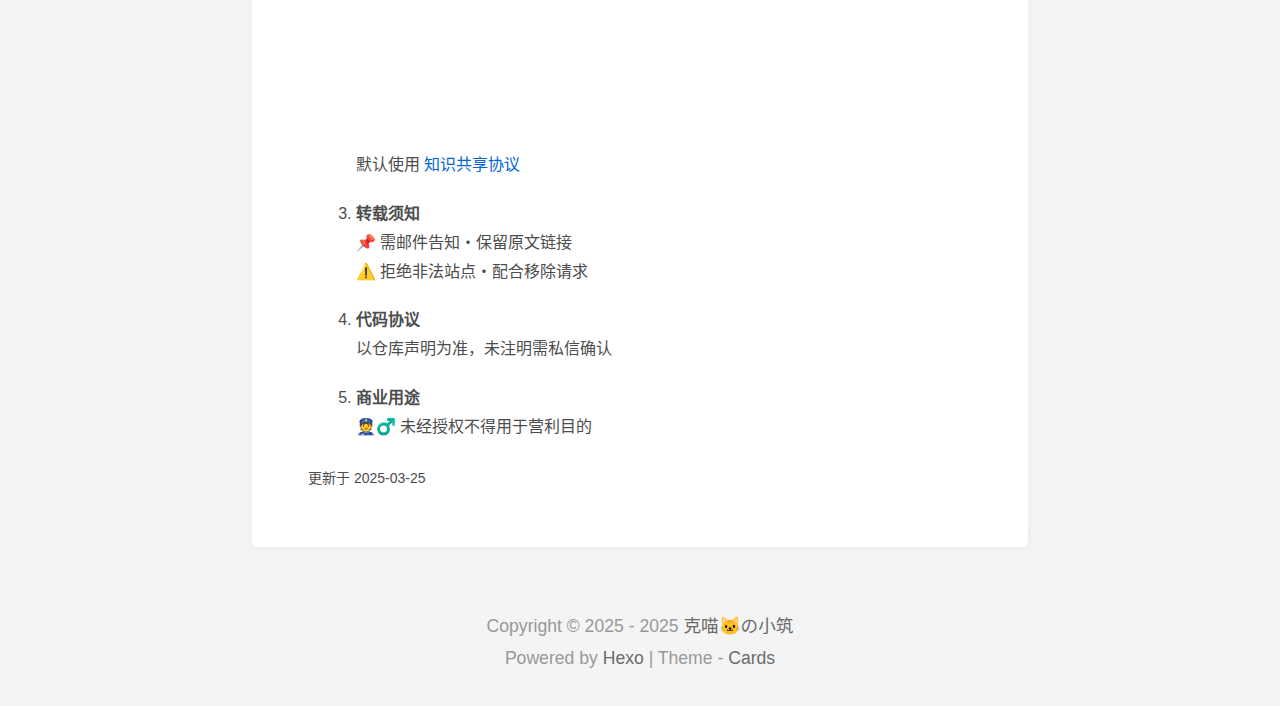
==== commit ee4655f4: "Site updated: 2025-03-25 21:23:51" ====
--- a/about/index.html
+++ b/about/index.html
@@ -37,18 +37,18 @@
 
     <!-- OpenGraph -->
  
-    <meta name="description" content="🐱 我？  这是克喵爱吃卤面，一个普普通通的南京大学牲，专业是自动化技术与应用（机器人方向🤖），目前大二在读 🎓。  2023 年：初识 小绿书，打开新世界大门 2023 年末：通过 Telegram 认识资源分享圈大佬→ 好软分享频道 | 资源聚合站 2024 年末：开启博客之旅→ 首发 BroadcastChannel 项目博客→ 迁移至 Hexo + Butterfly 主题 vi">
+    <meta name="description" content="🐾 关于我的两三事   南京大学自动化专业大二学生（机器人方向🤖）， 既是单机游戏终极发烧友 🎮（沉迷饥荒无法自拔）， 也是个喜欢折腾各种技术的成长型开发者。     .timeline {   position: relative;   max-width: 800px;   margin: 2rem auto;   padding: 0 1rem; } .timeline::before">
 <meta property="og:type" content="website">
 <meta property="og:title" content="关于我">
-<meta property="og:url" content="http://example.com/about/index.html">
+<meta property="og:url" content="https://net.kemeow.cnx/about/index.html">
 <meta property="og:site_name" content="克喵🐱の小筑">
-<meta property="og:description" content="🐱 我？  这是克喵爱吃卤面，一个普普通通的南京大学牲，专业是自动化技术与应用（机器人方向🤖），目前大二在读 🎓。  2023 年：初识 小绿书，打开新世界大门 2023 年末：通过 Telegram 认识资源分享圈大佬→ 好软分享频道 | 资源聚合站 2024 年末：开启博客之旅→ 首发 BroadcastChannel 项目博客→ 迁移至 Hexo + Butterfly 主题 vi">
+<meta property="og:description" content="🐾 关于我的两三事   南京大学自动化专业大二学生（机器人方向🤖）， 既是单机游戏终极发烧友 🎮（沉迷饥荒无法自拔）， 也是个喜欢折腾各种技术的成长型开发者。     .timeline {   position: relative;   max-width: 800px;   margin: 2rem auto;   padding: 0 1rem; } .timeline::before">
 <meta property="og:locale" content="zh_CN">
 <meta property="og:image" content="https://cdn.jsdelivr.net/gh/kmfx/tuchuang@main/img/202502232137037.jpg">
 <meta property="og:image" content="https://cdn.jsdelivr.net/gh/kmfx/tuchuang@main/img/202502232137332.jpg">
 <meta property="og:image" content="https://i.creativecommons.org/l/by-sa/4.0/80x15.png">
 <meta property="article:published_time" content="2025-03-25T10:23:03.000Z">
-<meta property="article:modified_time" content="2025-03-25T11:57:06.792Z">
+<meta property="article:modified_time" content="2025-03-25T13:23:20.672Z">
 <meta property="article:author" content="克喵爱吃卤面">
 <meta property="article:tag" content="BLOG,ai,资源,生活,分享,工具,软件,教程,网站">
 <meta name="twitter:card" content="summary_large_image">
@@ -78,7 +78,9 @@
 
     <!-- custom head -->
 
-<meta name="generator" content="Hexo 7.3.0"><link rel="alternate" href="/atom.xml" title="克喵🐱の小筑" type="application/atom+xml">
+<meta name="generator" content="Hexo 7.3.0">
+<style>.github-emoji { position: relative; display: inline-block; width: 1.2em; min-height: 1.2em; overflow: hidden; vertical-align: top; color: transparent; }  .github-emoji > span { position: relative; z-index: 10; }  .github-emoji img, .github-emoji .fancybox { margin: 0 !important; padding: 0 !important; border: none !important; outline: none !important; text-decoration: none !important; user-select: none !important; cursor: auto !important; }  .github-emoji img { height: 1.2em !important; width: 1.2em !important; position: absolute !important; left: 50% !important; top: 50% !important; transform: translate(-50%, -50%) !important; user-select: none !important; cursor: auto !important; } .github-emoji-fallback { color: inherit; } .github-emoji-fallback img { opacity: 0 !important; }</style>
+<link rel="alternate" href="/atom.xml" title="克喵🐱の小筑" type="application/atom+xml">
 <link rel="alternate" href="/rss2.xml" title="克喵🐱の小筑" type="application/rss+xml">
 </head>
 
@@ -87,7 +89,7 @@
             <header class="header">
     <div class="header__left">
         <a href="/" class="button">
-            <span class="logo__text">克喵爱吃卤面</span>
+            <span class="logo__text">克喵🐱の小筑</span>
         </a>
     </div>
     <div class="header__right">
@@ -109,6 +111,8 @@
                     <a href="/message/" class="navbar-menu button">留言板</a>
                 
                     <a href="/about/" class="navbar-menu button">关于</a>
+                
+                    <a target="_blank" rel="noopener" href="https://montor.kemeow.cn/" class="navbar-menu button">网站监控</a>
                 
             </div>
         
@@ -145,6 +149,8 @@
                     <a href="/message/" class="dropdown-menu button">留言板</a>
                 
                     <a href="/about/" class="dropdown-menu button">关于</a>
+                
+                    <a target="_blank" rel="noopener" href="https://montor.kemeow.cn/" class="dropdown-menu button">网站监控</a>
                 
             </div>
         
@@ -184,7 +190,10 @@
 
     <aside class="post-side">
         <div class="post-side__toc">
-            <ol class="toc"><li class="toc-item toc-level-2"><a class="toc-link" href="#%F0%9F%90%B1-%E6%88%91%EF%BC%9F"><span class="toc-number">1.</span> <span class="toc-text">🐱 我？</span></a></li><li class="toc-item toc-level-2"><a class="toc-link" href="#%F0%9F%94%96-Tags"><span class="toc-number">2.</span> <span class="toc-text">🔖 Tags</span></a></li><li class="toc-item toc-level-2"><a class="toc-link" href="#%F0%9F%93%8D-%E6%89%BE%E6%88%91%EF%BC%9F"><span class="toc-number">3.</span> <span class="toc-text">📍 找我？</span></a><ol class="toc-child"><li class="toc-item toc-level-3"><a class="toc-link" href="#%E5%8D%B3%E6%97%B6%E9%80%9A%E8%AE%AF"><span class="toc-number">3.1.</span> <span class="toc-text">即时通讯</span></a></li><li class="toc-item toc-level-3"><a class="toc-link" href="#%E9%82%AE%E7%AE%B1%E8%81%94%E7%B3%BB"><span class="toc-number">3.2.</span> <span class="toc-text">邮箱联系</span></a></li><li class="toc-item toc-level-3"><a class="toc-link" href="#%E7%A4%BE%E7%BE%A4%E5%85%A5%E5%8F%A3"><span class="toc-number">3.3.</span> <span class="toc-text">社群入口</span></a></li></ol></li><li class="toc-item toc-level-2"><a class="toc-link" href="#%F0%9F%8D%AA-%E6%8A%95%E9%A3%9F"><span class="toc-number">4.</span> <span class="toc-text">🍪 投食</span></a><ol class="toc-child"><li class="toc-item toc-level-3"><a class="toc-link"><span class="toc-number">4.1.</span> <span class="toc-text">微信赞赏</span></a></li><li class="toc-item toc-level-3"><a class="toc-link"><span class="toc-number">4.2.</span> <span class="toc-text">支付宝赞赏</span></a></li></ol></li><li class="toc-item toc-level-2"><a class="toc-link" href="#%C2%A9-%E7%89%88%E6%9D%83%E5%A3%B0%E6%98%8E"><span class="toc-number">5.</span> <span class="toc-text">© 版权声明</span></a></li></ol>
+            <ol class="toc"><li class="toc-item toc-level-2"><a class="toc-link"><span class="toc-number">1.</span> <span class="toc-text">🐾 关于我的两三事</span></a></li><li class="toc-item toc-level-2"><a class="toc-link"><span class="toc-number">2.</span> <span class="toc-text">🚀 成长时间轴</span></a><ol class="toc-child"><li class="toc-item toc-level-3"><a class="toc-link"><span class="toc-number">2.1.</span> <span class="toc-text">数字新世界的钥匙</span></a></li><li class="toc-item toc-level-3"><a class="toc-link"><span class="toc-number">2.2.</span> <span class="toc-text">进入资源新次元</span></a></li><li class="toc-item toc-level-3"><a class="toc-link"><span class="toc-number">2.3.</span> <span class="toc-text">博客进化路线</span></a></li><li class="toc-item toc-level-3"><a class="toc-link"><span class="toc-number">2.4.</span> <span class="toc-text">
+      进行时
+      Nuxt全栈革新
+    </span></a></li></ol></li><li class="toc-item toc-level-2"><a class="toc-link"><span class="toc-number">3.</span> <span class="toc-text">🔖 属性标签</span></a></li><li class="toc-item toc-level-2"><a class="toc-link"><span class="toc-number">4.</span> <span class="toc-text">📬 联系方式</span></a><ol class="toc-child"><li class="toc-item toc-level-3"><a class="toc-link" href="#%F0%9F%93%B1-%E5%8D%B3%E6%97%B6%E9%80%9A%E8%AE%AF"><span class="toc-number">4.1.</span> <span class="toc-text">📱 即时通讯</span></a></li><li class="toc-item toc-level-3"><a class="toc-link" href="#%F0%9F%93%A7-%E7%94%B5%E5%AD%90%E9%82%AE%E4%BB%B6"><span class="toc-number">4.2.</span> <span class="toc-text">📧 电子邮件</span></a></li><li class="toc-item toc-level-3"><a class="toc-link" href="#%F0%9F%8E%AA-%E7%A4%BE%E7%BE%A4%E7%A9%BA%E9%97%B4"><span class="toc-number">4.3.</span> <span class="toc-text">🎪 社群空间</span></a></li></ol></li><li class="toc-item toc-level-2"><a class="toc-link"><span class="toc-number">5.</span> <span class="toc-text">🎁 能量补给站</span></a><ol class="toc-child"><li class="toc-item toc-level-3"><a class="toc-link"><span class="toc-number">5.1.</span> <span class="toc-text">微信赞赏</span></a></li><li class="toc-item toc-level-3"><a class="toc-link"><span class="toc-number">5.2.</span> <span class="toc-text">支付宝</span></a></li></ol></li><li class="toc-item toc-level-2"><a class="toc-link"><span class="toc-number">6.</span> <span class="toc-text">⚖️ 版权声明</span></a></li></ol>
         </div>
     </aside>
     <a class="btn-toc button" id="btn-toc" tabindex="0">
@@ -194,7 +203,10 @@
     </a>
     <div class="toc-menus" id="toc-menus">
         <div class="toc-title">文章目录</div>
-        <ol class="toc"><li class="toc-item toc-level-2"><a class="toc-link" href="#%F0%9F%90%B1-%E6%88%91%EF%BC%9F"><span class="toc-number">1.</span> <span class="toc-text">🐱 我？</span></a></li><li class="toc-item toc-level-2"><a class="toc-link" href="#%F0%9F%94%96-Tags"><span class="toc-number">2.</span> <span class="toc-text">🔖 Tags</span></a></li><li class="toc-item toc-level-2"><a class="toc-link" href="#%F0%9F%93%8D-%E6%89%BE%E6%88%91%EF%BC%9F"><span class="toc-number">3.</span> <span class="toc-text">📍 找我？</span></a><ol class="toc-child"><li class="toc-item toc-level-3"><a class="toc-link" href="#%E5%8D%B3%E6%97%B6%E9%80%9A%E8%AE%AF"><span class="toc-number">3.1.</span> <span class="toc-text">即时通讯</span></a></li><li class="toc-item toc-level-3"><a class="toc-link" href="#%E9%82%AE%E7%AE%B1%E8%81%94%E7%B3%BB"><span class="toc-number">3.2.</span> <span class="toc-text">邮箱联系</span></a></li><li class="toc-item toc-level-3"><a class="toc-link" href="#%E7%A4%BE%E7%BE%A4%E5%85%A5%E5%8F%A3"><span class="toc-number">3.3.</span> <span class="toc-text">社群入口</span></a></li></ol></li><li class="toc-item toc-level-2"><a class="toc-link" href="#%F0%9F%8D%AA-%E6%8A%95%E9%A3%9F"><span class="toc-number">4.</span> <span class="toc-text">🍪 投食</span></a><ol class="toc-child"><li class="toc-item toc-level-3"><a class="toc-link"><span class="toc-number">4.1.</span> <span class="toc-text">微信赞赏</span></a></li><li class="toc-item toc-level-3"><a class="toc-link"><span class="toc-number">4.2.</span> <span class="toc-text">支付宝赞赏</span></a></li></ol></li><li class="toc-item toc-level-2"><a class="toc-link" href="#%C2%A9-%E7%89%88%E6%9D%83%E5%A3%B0%E6%98%8E"><span class="toc-number">5.</span> <span class="toc-text">© 版权声明</span></a></li></ol>
+        <ol class="toc"><li class="toc-item toc-level-2"><a class="toc-link"><span class="toc-number">1.</span> <span class="toc-text">🐾 关于我的两三事</span></a></li><li class="toc-item toc-level-2"><a class="toc-link"><span class="toc-number">2.</span> <span class="toc-text">🚀 成长时间轴</span></a><ol class="toc-child"><li class="toc-item toc-level-3"><a class="toc-link"><span class="toc-number">2.1.</span> <span class="toc-text">数字新世界的钥匙</span></a></li><li class="toc-item toc-level-3"><a class="toc-link"><span class="toc-number">2.2.</span> <span class="toc-text">进入资源新次元</span></a></li><li class="toc-item toc-level-3"><a class="toc-link"><span class="toc-number">2.3.</span> <span class="toc-text">博客进化路线</span></a></li><li class="toc-item toc-level-3"><a class="toc-link"><span class="toc-number">2.4.</span> <span class="toc-text">
+      进行时
+      Nuxt全栈革新
+    </span></a></li></ol></li><li class="toc-item toc-level-2"><a class="toc-link"><span class="toc-number">3.</span> <span class="toc-text">🔖 属性标签</span></a></li><li class="toc-item toc-level-2"><a class="toc-link"><span class="toc-number">4.</span> <span class="toc-text">📬 联系方式</span></a><ol class="toc-child"><li class="toc-item toc-level-3"><a class="toc-link" href="#%F0%9F%93%B1-%E5%8D%B3%E6%97%B6%E9%80%9A%E8%AE%AF"><span class="toc-number">4.1.</span> <span class="toc-text">📱 即时通讯</span></a></li><li class="toc-item toc-level-3"><a class="toc-link" href="#%F0%9F%93%A7-%E7%94%B5%E5%AD%90%E9%82%AE%E4%BB%B6"><span class="toc-number">4.2.</span> <span class="toc-text">📧 电子邮件</span></a></li><li class="toc-item toc-level-3"><a class="toc-link" href="#%F0%9F%8E%AA-%E7%A4%BE%E7%BE%A4%E7%A9%BA%E9%97%B4"><span class="toc-number">4.3.</span> <span class="toc-text">🎪 社群空间</span></a></li></ol></li><li class="toc-item toc-level-2"><a class="toc-link"><span class="toc-number">5.</span> <span class="toc-text">🎁 能量补给站</span></a><ol class="toc-child"><li class="toc-item toc-level-3"><a class="toc-link"><span class="toc-number">5.1.</span> <span class="toc-text">微信赞赏</span></a></li><li class="toc-item toc-level-3"><a class="toc-link"><span class="toc-number">5.2.</span> <span class="toc-text">支付宝</span></a></li></ol></li><li class="toc-item toc-level-2"><a class="toc-link"><span class="toc-number">6.</span> <span class="toc-text">⚖️ 版权声明</span></a></li></ol>
     </div>
 
 
@@ -220,110 +232,256 @@
     </script>
 </div>
     <div class="post__content">
-        <div align="center">
-
-<h2 id="🐱-我？"><a href="#🐱-我？" class="headerlink" title="🐱 我？"></a>🐱 我？</h2></div>
-
-<p>这是克喵爱吃卤面，一个普普通通的南京大学牲，专业是自动化技术与应用（机器人方向🤖），目前大二在读 🎓。</p>
-<ul>
-<li><strong>2023 年</strong>：初识 <a target="_blank" rel="noopener" href="https://www.xiaohongshu.com/">小绿书</a>，打开新世界大门</li>
-<li><strong>2023 年末</strong>：通过 Telegram 认识资源分享圈大佬<br>→ <a target="_blank" rel="noopener" href="https://t.me/haoruanfenxiang">好软分享频道</a> | <a target="_blank" rel="noopener" href="https://t.me/txwl666">资源聚合站</a></li>
-<li><strong>2024 年末</strong>：开启博客之旅<br>→ 首发 <a target="_blank" rel="noopener" href="https://github.com/ccbikai/BroadcastChannel">BroadcastChannel 项目博客</a><br>→ 迁移至 <a target="_blank" rel="noopener" href="https://butterfly.js.org/">Hexo + Butterfly 主题</a> via <a target="_blank" rel="noopener" href="https://vercel.com/">Vercel</a></li>
-<li><strong>2025 年 2 月</strong>：搭建基于 Nuxt 的全栈博客，持续折腾中 🔧</li>
+        <link rel="stylesheet" type="text/css" href="https://cdnjs.cloudflare.com/ajax/libs/hint.css/2.7.0/hint.min.css"><h2 class="centered-title">🐾 关于我的两三事</h2>
+
+<p style="text-align: center; line-height: 1.8; max-width: 800px; margin: 0 auto; padding: 0 1rem;">
+南京大学自动化专业大二学生（机器人方向🤖），<br>
+既是单机游戏终极发烧友 🎮（沉迷饥荒无法自拔），<br>
+也是个喜欢折腾各种技术的成长型开发者。
+</p>
+
+<hr>
+<style>
+.timeline {
+  position: relative;
+  max-width: 800px;
+  margin: 2rem auto;
+  padding: 0 1rem;
+}
+.timeline::before {
+  content: '';
+  position: absolute;
+  left: 50%;
+  width: 4px;
+  height: 100%;
+  background: linear-gradient(to bottom, #a8edea 0%, #fed6e3 100%);
+  transform: translateX(-50%);
+}
+.timeline-item {
+  position: relative;
+  width: calc(50% - 40px);
+  padding: 20px;
+  background: rgba(255,255,255,0.9);
+  border-radius: 12px;
+  box-shadow: 0 4px 20px rgba(0,0,0,0.08);
+  backdrop-filter: blur(6px);
+  margin: 30px 0;
+  transition: transform 0.3s ease;
+}
+.timeline-item:hover {
+  transform: translateY(-5px);
+}
+.timeline-item:nth-child(odd) {
+  left: 0;
+}
+.timeline-item:nth-child(even) {
+  left: calc(50% + 40px);
+}
+.timeline-year {
+  position: absolute;
+  top: -15px;
+  width: 60px;
+  height: 60px;
+  border-radius: 50%;
+  display: flex;
+  align-items: center;
+  justify-content: center;
+  font-weight: bold;
+  color: white;
+  background: linear-gradient(135deg, #667eea 0%, #764ba2 100%);
+  box-shadow: 0 4px 15px rgba(118,75,162,0.3);
+}
+.timeline-item:nth-child(odd) .timeline-year {
+  right: -80px;
+}
+.timeline-item:nth-child(even) .timeline-year {
+  left: -80px;
+}
+@media (max-width: 768px) {
+  .timeline::before {
+    left: 20px;
+  }
+  .timeline-item {
+    width: calc(100% - 40px);
+    left: 40px !important;
+  }
+  .timeline-year {
+    left: -80px !important;
+    right: auto !important;
+  }
+}
+</style>
+
+<h2 class="centered-title">🚀 成长时间轴</h2>
+
+<div class="timeline">
+  
+  <!-- 2023 -->
+  <div class="timeline-item">
+    <div class="timeline-year">2023</div>
+    <h3 style="margin-top:0; color: #4a5568;">数字新世界的钥匙</h3>
+    <div style="display: flex; gap:1rem; align-items: center; margin-bottom:1rem;">
+      <span style="padding:6px 12px; background:#ebf8ff; border-radius:20px;">📱 移动端启蒙</span>
+      <a target="_blank" rel="noopener" href="https://www.coolapk.com" style="display: inline-flex;
+                align-items: center;
+                gap:4px;
+                color: #38a169;
+                text-decoration: none;">
+        <svg style="width:16px; height:16px;" fill="currentColor" viewBox="0 0 24 24"><path d="M12 0C5.373 0 0 5.373 0 12s5.373 12 12 12 12-5.373 12-12S18.627 0 12 0zm-2.527 4.75h5.054c.184 1.127.184 2.25.184 3.38 0 1.13 0 2.254-.184 3.38H9.473c-.184-1.126-.184-2.25-.184-3.38 0-1.13 0-2.253.184-3.38zm5.708 10.375c-1.735 2.214-4.11 3.25-6.486 3.25-2.376 0-4.752-1.036-6.487-3.25-.368-.47.105-1.125.737-1.125h11.5c.632 0 1.106.655.736 1.125z"></path></svg>
+        小绿书
+      </a>
+    </div>
+  </div>
+
+  <!-- 2023 年末 -->
+  <div class="timeline-item">
+    <div class="timeline-year">2023 末</div>
+    <h3 style="margin-top:0; color: #4a5568;">进入资源新次元</h3>
+    <div style="margin-bottom:1rem;">
+      <div style="display: flex; gap:0.5rem; flex-wrap:wrap;">
+        <a target="_blank" rel="noopener" href="https://t.me/haoruanfenxiang" style="padding:6px 12px;
+                  background:#f0fff4;
+                  border-radius:20px;
+                  display: inline-flex;
+                  align-items: center;
+                  gap:4px;
+                  text-decoration: none;
+                  color: #2f855a;">
+          好软分享频道
+        </a>
+        <a target="_blank" rel="noopener" href="https://t.me/txwl666" style="padding:6px 12px;
+                  background:#fff5f5;
+                  border-radius:20px;
+                  display: inline-flex;
+                  align-items: center;
+                  gap:4px;
+                  text-decoration: none;
+                  color: #c53030;">
+          资源聚合站
+        </a>
+      </div>
+    </div>
+  </div>
+
+  <!-- 2024 年末 -->
+  <div class="timeline-item">
+    <div class="timeline-year">2024 末</div>
+    <h3 style="margin-top:0; color: #4a5568;">博客进化路线</h3>
+    <div style="display: grid; grid-template-columns: repeat(auto-fit, minmax(200px, 1fr)); gap:1rem;">
+      <div style="padding:1rem; background:#f7fafc; border-radius:8px;">
+        <div style="display:flex; align-items:center; gap:6px; color:#4299e1;">
+          <svg style="width:16px; height:16px;" fill="currentColor" viewBox="0 0 24 24"><path d="M12 .297c-6.63 0-12 5.373-12 12 0 5.303 3.438 9.8 8.205 11.385.6.113.793-.258.793-.577 0-.285-.01-1.04-.015-2.04-3.338.724-4.042-1.61-4.042-1.61C4.422 18.07 3.633 17.7 3.633 17.7c-1.087-.744.084-.729.084-.729 1.205.084 1.838 1.236 1.838 1.236 1.07 1.835 2.809 1.305 3.495.998.108-.776.417-1.305.76-1.605-2.665-.3-5.466-1.332-5.466-5.93 0-1.31.465-2.38 1.235-3.22-.135-.303-.54-1.523.105-3.176 0 0 1.005-.322 3.3 1.23.96-.267 1.98-.399 3-.405 1.02.006 2.04.138 3 .405 2.28-1.552 3.285-1.23 3.285-1.23.645 1.653.24 2.873.12 3.176.765.84 1.23 1.91 1.23 3.22 0 4.61-2.805 5.625-5.475 5.92.42.36.81 1.096.81 2.22 0 1.606-.015 2.896-.015 3.286 0 .315.21.69.825.57C20.565 22.092 24 17.592 24 12.297c0-6.627-5.373-12-12-12"></path></svg>
+          BroadcastChannel
+        </div>
+        <a target="_blank" rel="noopener" href="https://github.com/ccbikai/BroadcastChannel" style="font-size:0.9em; color:#718096; display:block; margin-top:4px;">
+          首发博客项目
+        </a>
+      </div>
+      <div style="padding:1rem; background:#f7fafc; border-radius:8px;">
+        <div style="display:flex; align-items:center; gap:6px; color:#e53e3e;">
+          <svg style="width:16px; height:16px;" fill="currentColor" viewBox="0 0 24 24"><path d="M12.001 0C5.374 0 0 5.373 0 12c0 5.302 3.438 9.8 8.207 11.387.6.113.793-.261.793-.577v-2.234c-3.338.726-4.033-1.416-4.033-1.416-.546-1.387-1.333-1.756-1.333-1.756-1.089-.745.083-.729.083-.729 1.205.084 1.839 1.237 1.839 1.237 1.07 1.834 2.807 1.304 3.492.997.107-.775.418-1.305.762-1.604-2.665-.305-5.467-1.332-5.467-5.931 0-1.311.469-2.381 1.236-3.221-.124-.303-.535-1.524.117-3.176 0 0 1.008-.322 3.301 1.23A11.509 11.509 0 0112.001 5.5c1.012 0 2.024.134 3.004.403 2.291-1.552 3.297-1.23 3.297-1.23.653 1.653.242 2.874.118 3.176.77.84 1.235 1.911 1.235 3.221 0 4.609-2.807 5.624-5.479 5.921.43.372.823 1.102.823 2.222v3.293c0 .319.192.694.801.576C20.566 21.797 24 17.3 24 12c0-6.627-5.373-12-12-12z"></path></svg>
+          Hexo迁移
+        </div>
+        <div style="font-size:0.9em; color:#718096; margin-top:4px;">
+          Butterfly主题 | Vercel部署
+        </div>
+      </div>
+    </div>
+  </div>
+
+  <!-- 2025年 -->
+  <div class="timeline-item">
+    <div class="timeline-year">2025</div>
+    <h3 style="margin-top:0; color: #4a5568; display:flex; align-items:center; gap:8px;">
+      <span style="background: #f6e05e; color: #744210; padding:4px 12px; border-radius:20px;">进行时</span>
+      Nuxt全栈革新
+    </h3>
+    <div style="background:#f0fff4; padding:12px; border-radius:8px;">
+      <div style="display:flex; justify-content: space-between; margin-bottom:6px;">
+        <span style="font-size:0.9em;">开发进度</span>
+        <span style="color:#2f855a;">65%</span>
+      </div>
+      <div style="height:8px; background:#c6f6d5; border-radius:4px;">
+        <div style="width:65%; height:100%; background:#48bb78; border-radius:4px;"></div>
+      </div>
+    </div>
+  </div>
+
+</div>
+
+
+<hr>
+<h2 class="centered-title">🔖 属性标签</h2>
+
+<div class="tag-cloud">
+  <span class="tag-item" style="background: #e3f2fd; border: 1px solid #90caf9;">
+    学术搬砖・自动化牲
+  </span>
+  <span class="tag-item" style="background: #fce4ec; border: 1px solid #f48fb1;">
+    伪二次元・手办收集者
+  </span>
+  <span class="tag-item" style="background: #f0f4c3; border: 1px solid #dce775;">
+    代码诗人・Bug 驯兽师
+  </span>
+</div>
+
+<hr>
+<h2 class="centered-title">📬 联系方式</h2>
+
+<div style="max-width: 680px; margin: 0 auto; padding: 0 1rem;">
+<div style="display: grid; grid-template-columns: repeat(auto-fit, minmax(240px, 1fr)); gap: 1.5rem;">
+
+<h3 id="📱-即时通讯"><a href="#📱-即时通讯" class="headerlink" title="📱 即时通讯"></a>📱 即时通讯</h3><ul>
+<li><strong>QQ</strong>: <code>3149261770</code></li>
+<li><strong>Telegram</strong>:<br><a target="_blank" rel="noopener" href="https://t.me/Kemiaojun">@Kemiaojun</a><br><a target="_blank" rel="noopener" href="https://t.me/KemeowBot">@KemeowBot</a></li>
 </ul>
-<p>单机游戏狂热粉 🎮：饥荒启动！杰出生存大师认证！</p>
+<h3 id="📧-电子邮件"><a href="#📧-电子邮件" class="headerlink" title="📧 电子邮件"></a>📧 电子邮件</h3><ul>
+<li><strong>域邮</strong>: <a href="mailto:kemiao@kmblog.icu">kemiao@kmblog.icu</a></li>
+<li><strong>备用</strong>: <a href="mailto:kemiaofx@163.com">kemiaofx@163.com</a></li>
+</ul>
+<h3 id="🎪-社群空间"><a href="#🎪-社群空间" class="headerlink" title="🎪 社群空间"></a>🎪 社群空间</h3><ul>
+<li><strong>频道</strong>: <a target="_blank" rel="noopener" href="https://t.me/kemiaofx_me">分享资讯</a></li>
+<li><strong>群组</strong>: <a target="_blank" rel="noopener" href="https://t.me/kemiao_me">交流基地</a></li>
+</ul>
+</div></div>
+
 <hr>
-<div align="center">
-
-<h2 id="🔖-Tags"><a href="#🔖-Tags" class="headerlink" title="🔖 Tags"></a>🔖 Tags</h2><p><span style="display: inline-block; 
-            padding: 6px 12px;
-            margin: 4px;
-            background: #f0f8ff;
-            border-radius: 20px;
-            border: 1px solid #b0e0e6"><br>大学牲 &#x2F; 伪二次元 &#x2F; 游戏党</span></p>
-<p><span style="display: inline-block;
-            padding: 6px 12px;
-            margin: 4px;
-            background: #fff0f5;
-            border-radius: 20px;
-            border: 1px solid #ffb6c1"><br>瞎折腾 &#x2F; 搞事情 &#x2F; 日常生产 bug</span></p>
+<h2 class="centered-title">🎁 能量补给站</h2>
+
+<div class="donation-grid">
+  <div class="donation-card">
+    <h3 style="color: #07c160; margin-top:0;">微信赞赏</h3>
+    <img src="https://cdn.jsdelivr.net/gh/kmfx/tuchuang@main/img/202502232137037.jpg" class="lazy" data-srcset="https://cdn.jsdelivr.net/gh/kmfx/tuchuang@main/img/202502232137037.jpg" srcset="https://cdn.jsdelivr.net/gh/kmfx/tuchuang@main/img/touxiang.jpg" style="width:100%; border-radius:8px; border:1px solid #eee;">
+  </div>
+  
+  <div class="donation-card">
+    <h3 style="color: #1677ff; margin-top:0;">支付宝</h3>
+    <img src="https://cdn.jsdelivr.net/gh/kmfx/tuchuang@main/img/202502232137332.jpg" class="lazy" data-srcset="https://cdn.jsdelivr.net/gh/kmfx/tuchuang@main/img/202502232137332.jpg" srcset="https://cdn.jsdelivr.net/gh/kmfx/tuchuang@main/img/touxiang.jpg" style="width:100%; border-radius:8px; border:1px solid #eee;">
+  </div>
 </div>
 
+<p style="text-align:center; color:#666; max-width:600px; margin:1rem auto;">
+支持将用于服务器维护、知识付费及猫咪罐头的采购<br>
+所有贡献者将荣登[致谢墙](/honor-wall) ✨
+</p>
+
 <hr>
-<div align="center">
-
-<h2 id="📍-找我？"><a href="#📍-找我？" class="headerlink" title="📍 找我？"></a>📍 找我？</h2></div>
-
-<h3 id="即时通讯"><a href="#即时通讯" class="headerlink" title="即时通讯"></a>即时通讯</h3><ul>
-<li>🐧 <strong>QQ 主阵地</strong>: <code>3149261770</code></li>
-<li>💬 <strong>Telegram</strong><br>官方账号 → <a target="_blank" rel="noopener" href="https://t.me/Kemiaojun">@Kemiaojun</a><br>建议通过机器人 → <a target="_blank" rel="noopener" href="https://t.me/KemeowBot">@KemeowBot</a> 高效联系</li>
-</ul>
-<h3 id="邮箱联系"><a href="#邮箱联系" class="headerlink" title="邮箱联系"></a>邮箱联系</h3><ul>
-<li>🌐 <strong>优先域名邮箱</strong>: <a href="mailto:&#107;&#x65;&#109;&#105;&#97;&#x6f;&#x40;&#x6b;&#109;&#x62;&#108;&#111;&#x67;&#x2e;&#105;&#99;&#117;">kemiao@kmblog.icu</a></li>
-<li>🎯 <strong>备选 163 邮箱</strong>: <a href="mailto:&#107;&#101;&#109;&#105;&#97;&#111;&#x66;&#x78;&#64;&#49;&#x36;&#51;&#x2e;&#x63;&#x6f;&#x6d;">kemiaofx@163.com</a></li>
-</ul>
-<h3 id="社群入口"><a href="#社群入口" class="headerlink" title="社群入口"></a>社群入口</h3><ul>
-<li>📢 官方频道 → <a target="_blank" rel="noopener" href="https://t.me/kemiaofx_me">克喵分享频道</a></li>
-<li>🧩 交流群组 → <a target="_blank" rel="noopener" href="https://t.me/kemiao_me">克喵分享群组</a></li>
-</ul>
-<hr>
-<div align="center">
-
-<h2 id="🍪-投食"><a href="#🍪-投食" class="headerlink" title="🍪 投食"></a>🍪 投食</h2></div>
-
-<p>你的每一份支持都将转化为：</p>
-<p>✅ 服务器续费 &amp; 域名维护<br>✅ 学术资料获取 &amp; 开发工具升级<br>✅ 投喂猫咪罐头 (雾) → 提升博主存活率 🐟</p>
-<div style="display: grid; 
-           grid-template-columns: repeat(auto-fit, minmax(280px, 1fr));
-           gap: 2rem;
-           padding: 1.5rem 0;
-           justify-items: center;">
-
-<div style="background: #f8f9fa;
-          padding: 1.5rem;
-          border-radius: 12px;
-          box-shadow: 0 4px 6px rgba(0,0,0,0.05);
-          transition: transform 0.2s;">
-  <h3 style="color: #07c160; margin: 0 0 1rem;">微信赞赏</h3>
-  <img src="https://cdn.jsdelivr.net/gh/kmfx/tuchuang@main/img/202502232137037.jpg" 
-       style="width: 100%; max-width: 300px; border-radius: 8px;">
-</div>
-
-<div style="background: #f8f9fa;
-          padding: 1.5rem;
-          border-radius: 12px;
-          box-shadow: 0 4px 6px rgba(0,0,0,0.05);
-          transition: transform 0.2s;">
-  <h3 style="color: #1677ff; margin: 0 0 1rem;">支付宝赞赏</h3>
-  <img src="https://cdn.jsdelivr.net/gh/kmfx/tuchuang@main/img/202502232137332.jpg" 
-       style="width: 100%; max-width: 300px; border-radius: 8px;">
-</div>
-
-</div>
-
-<p>🎁 每位投喂者均可留言寄语，将展示在<a href="/honor-wall">荣誉墙</a>并获定制回复~</p>
-<hr>
-<div align="center">
-
-<h2 id="©-版权声明"><a href="#©-版权声明" class="headerlink" title="© 版权声明"></a>© 版权声明</h2></div>
-
-<ol>
-<li><p><strong>资源分享</strong><br>所有开源资源遵循原始授权协议，若有侵权请联系我速删 ✉️</p>
+<h2 class="centered-title">⚖️ 版权声明</h2>
+
+<div style="max-width: 800px; margin: 0 auto; padding: 0 1rem;">
+1. **分享规范**  
+   开源内容依原始协议，侵权即删
+
+<ol start="2">
+<li><p><strong>内容授权</strong><br><img src="https://i.creativecommons.org/l/by-sa/4.0/80x15.png" class="lazy" data-srcset="https://i.creativecommons.org/l/by-sa/4.0/80x15.png" srcset="https://cdn.jsdelivr.net/gh/kmfx/tuchuang@main/img/touxiang.jpg" alt="CC BY-SA"><br>默认使用 <a target="_blank" rel="noopener" href="https://creativecommons.org/licenses/by-sa/4.0/deed.zh">知识共享协议</a></p>
 </li>
-<li><p><strong>文章授权</strong><br><img src="https://i.creativecommons.org/l/by-sa/4.0/80x15.png" class="lazy" data-srcset="https://i.creativecommons.org/l/by-sa/4.0/80x15.png" srcset="https://cdn.jsdelivr.net/gh/kmfx/tuchuang@main/img/touxiang.jpg" alt="CC BY-SA 4.0"><br>默认采用 <a target="_blank" rel="noopener" href="https://creativecommons.org/licenses/by-sa/4.0/deed.zh">CC BY-SA 4.</a> ，转载需：</p>
-<ul>
-<li>📩 <strong>预先通知</strong> 并附原文链接</li>
-<li>🚫 <strong>禁止</strong> 转至非法&#x2F;色情站点</li>
-<li>⚠️ <strong>必须</strong> 在收到删除请求后 48 小时内处理</li>
-</ul>
+<li><p><strong>转载须知</strong><br>📌 需邮件告知・保留原文链接<br>⚠️ 拒绝非法站点・配合移除请求</p>
 </li>
-<li><p><strong>特殊声明</strong><br>若文章存在特定版权声明，优先以文章内说明为准</p>
+<li><p><strong>代码协议</strong><br>以仓库声明为准，未注明需私信确认</p>
 </li>
-<li><p><strong>代码授权</strong><br>依据各仓库声明执行，未注明许可证的内容请主动询问</p>
-</li>
-<li><p><strong>商业使用</strong><br>👮♀️ 所有内容未经授权不得用于商业用途</p>
-</li>
-</ol>
+<li><p><strong>商业用途</strong><br>👮♂️ 未经授权不得用于营利目的</p>
+</li></ol></div>
+
 
     </div>
      
@@ -356,6 +514,8 @@
             <span>站点访问量</span>
             <span id="busuanzi_value_site_uv"></span>
             <span>Viewers</span>
+            
+                <span>&amp;nbsp;&amp;nbsp;&amp;nbsp;|</span>
             
         </span>
     
--- a/css/style/main.css
+++ b/css/style/main.css
@@ -1,5 +1,5 @@
 :root {
-  --main-color: #6200ee;
+  --main-color: #fe8701;
   --bg-color: #f4f4f4;
   --bg-content-color: #fff;
   --bg-menu: #eceef2;
--- a/css/style/dark.css
+++ b/css/style/dark.css
@@ -3,7 +3,7 @@
     --color-mode: 'dark';
   }
   :root:not([data-user-color-scheme]) {
-    --main-color: #bb86fc;
+    --main-color: #c8b625;
     --bg-color: #121212;
     --bg-content-color: #1e1e1e;
     --bg-menu: #363636;
@@ -41,7 +41,7 @@
 }
 [data-user-color-scheme="dark"] {
   --color-mode: 'dark';
-  --main-color: #bb86fc;
+  --main-color: #c8b625;
   --bg-color: #121212;
   --bg-content-color: #1e1e1e;
   --bg-menu: #363636;
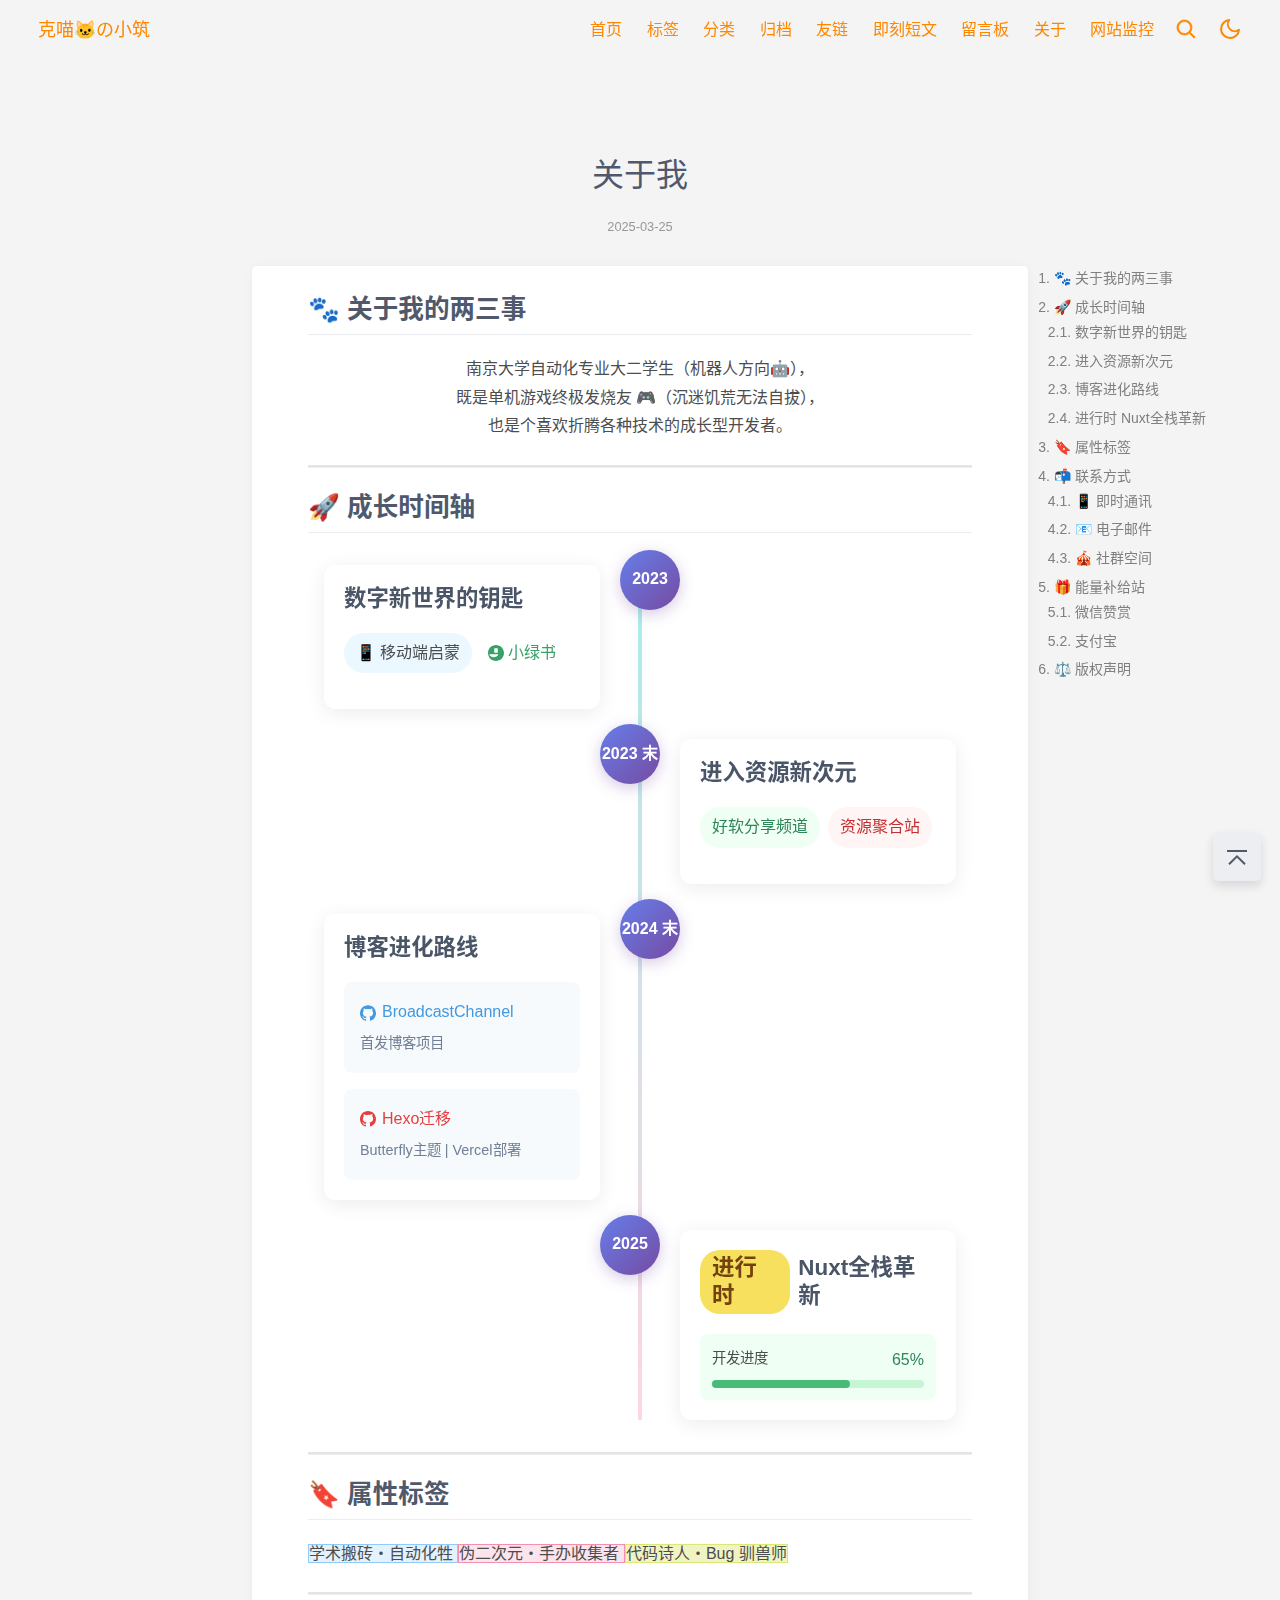
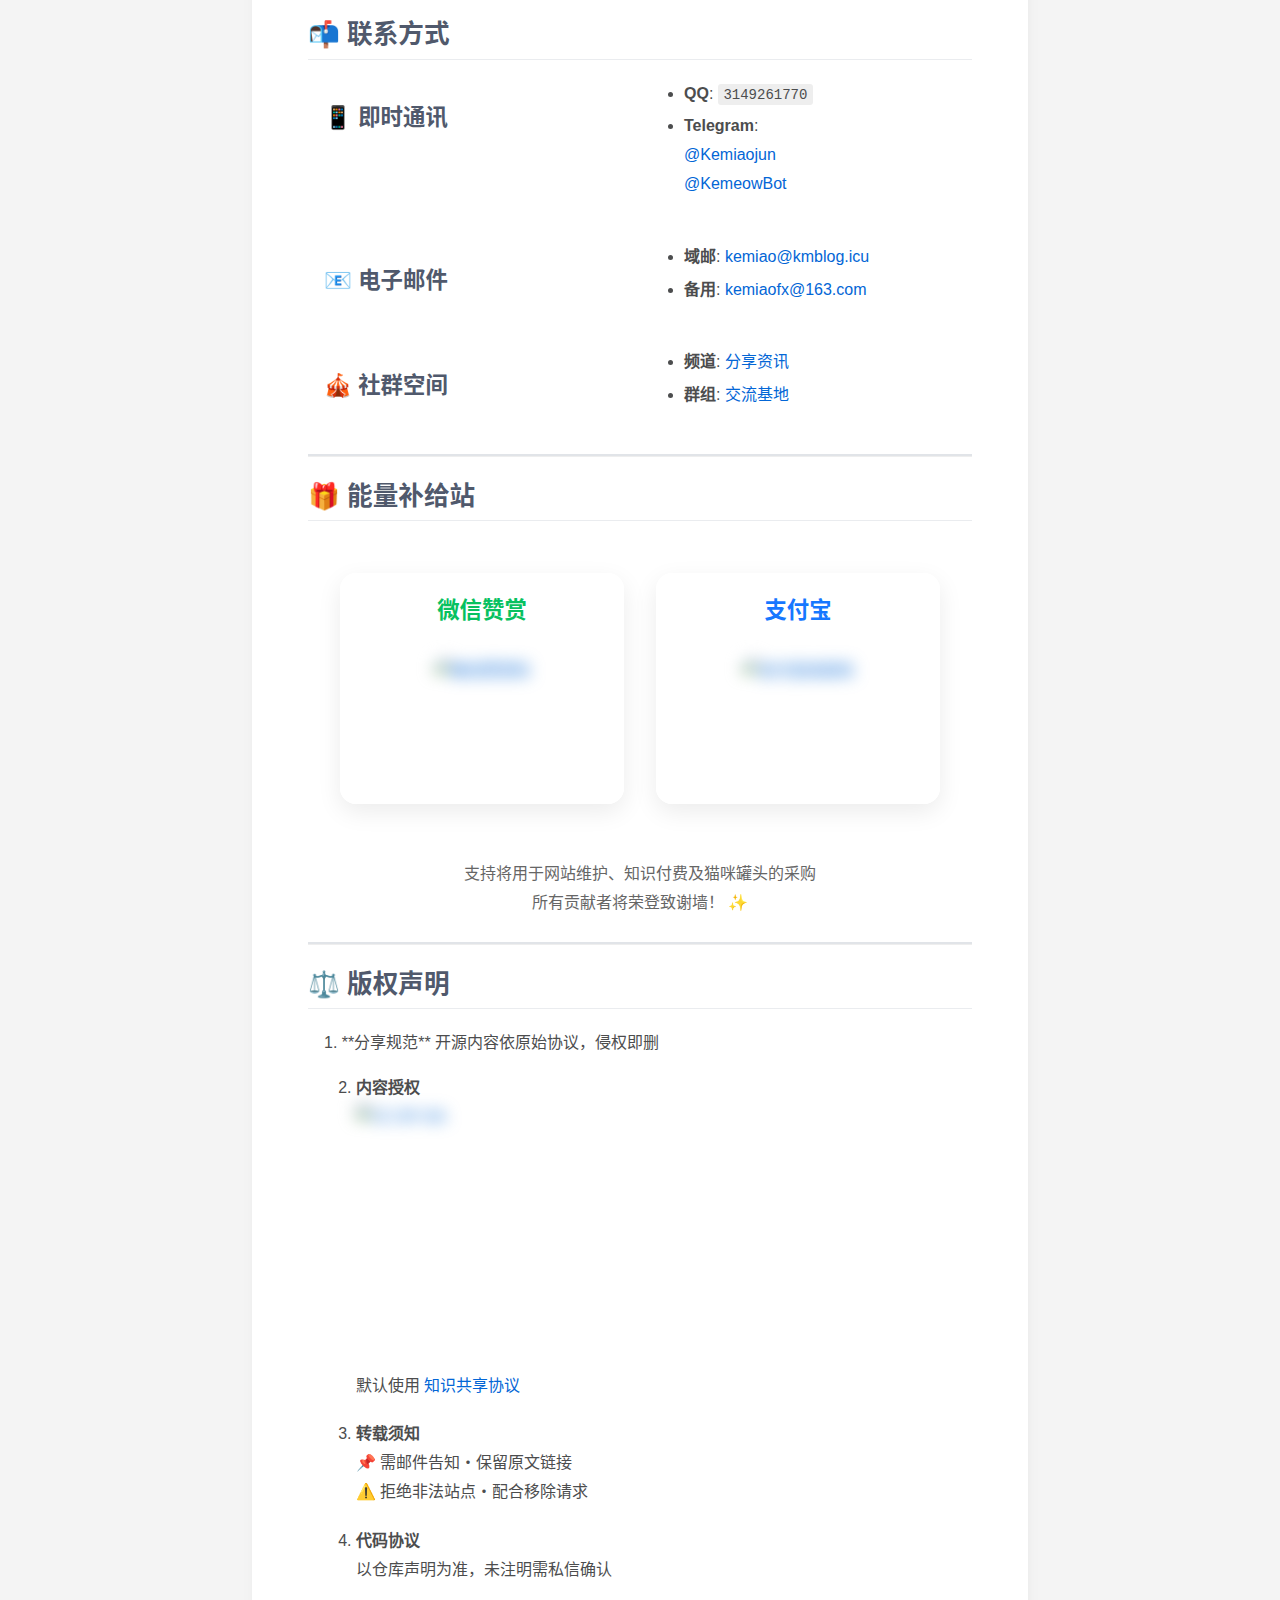
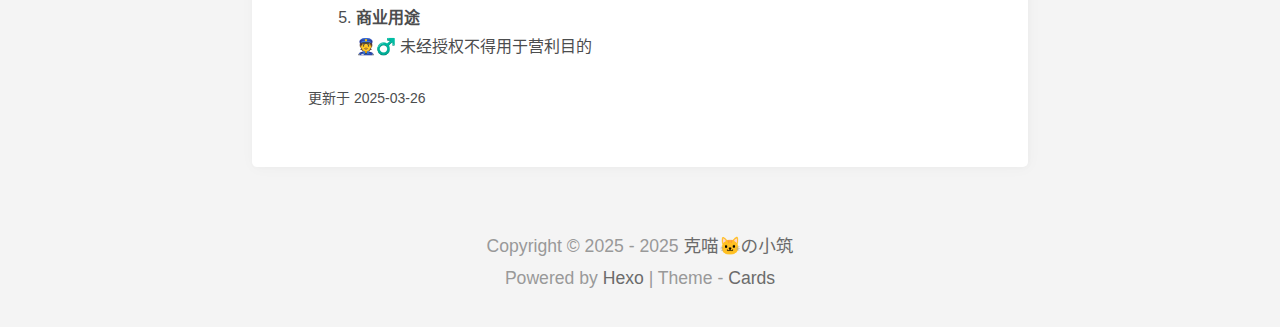
==== commit 85446333: "Site updated: 2025-03-26 00:26:41" ====
--- a/about/index.html
+++ b/about/index.html
@@ -48,7 +48,7 @@
 <meta property="og:image" content="https://cdn.jsdelivr.net/gh/kmfx/tuchuang@main/img/202502232137332.jpg">
 <meta property="og:image" content="https://i.creativecommons.org/l/by-sa/4.0/80x15.png">
 <meta property="article:published_time" content="2025-03-25T10:23:03.000Z">
-<meta property="article:modified_time" content="2025-03-25T13:23:20.672Z">
+<meta property="article:modified_time" content="2025-03-25T16:24:56.992Z">
 <meta property="article:author" content="克喵爱吃卤面">
 <meta property="article:tag" content="BLOG,ai,资源,生活,分享,工具,软件,教程,网站">
 <meta name="twitter:card" content="summary_large_image">
@@ -219,7 +219,7 @@
     </div>
     <script>
         (() => {
-            var update = Date.parse("2025-03-25"),
+            var update = Date.parse("2025-03-26"),
                 date = new Date(),
                 now = date.getTime(),
                 expire = now - update,
@@ -448,22 +448,71 @@
 <hr>
 <h2 class="centered-title">🎁 能量补给站</h2>
 
+<style>
+/* 新增捐赠模块样式 */
+.donation-grid {
+  display: grid;
+  grid-template-columns: repeat(2, 1fr); 
+  gap: 2rem;
+  max-width: 800px;
+  margin: 0 auto;
+  padding: 2rem;
+}
+
+.donation-card {
+  background: rgba(255,255,255,0.95);
+  padding: 1.5rem;
+  border-radius: 16px;
+  box-shadow: 0 8px 24px rgba(0,0,0,0.08);
+  text-align: center;
+  transition: transform 0.3s cubic-bezier(0.4, 0, 0.2, 1);
+}
+
+.donation-card:hover {
+  transform: translateY(-0.25rem);
+}
+
+.donation-card img {
+  width: 100%;
+  max-width: 280px;
+  height: auto;
+  border-radius: 12px;
+  margin-top: 1rem;
+  object-fit: contain;
+}
+
+/* 移动端适配 */
+@media (max-width: 768px) {
+  .donation-grid {
+    grid-template-columns: 1fr;
+    padding: 1rem;
+    max-width: 100%;
+  }
+  
+  .donation-card {
+    margin: 0 auto;
+    max-width: 300px;
+  }
+}
+</style>
+
 <div class="donation-grid">
   <div class="donation-card">
-    <h3 style="color: #07c160; margin-top:0;">微信赞赏</h3>
-    <img src="https://cdn.jsdelivr.net/gh/kmfx/tuchuang@main/img/202502232137037.jpg" class="lazy" data-srcset="https://cdn.jsdelivr.net/gh/kmfx/tuchuang@main/img/202502232137037.jpg" srcset="https://cdn.jsdelivr.net/gh/kmfx/tuchuang@main/img/touxiang.jpg" style="width:100%; border-radius:8px; border:1px solid #eee;">
+    <h3 style="color: #07c160; margin:0 0 1rem;">微信赞赏</h3>
+    <img src="https://cdn.jsdelivr.net/gh/kmfx/tuchuang@main/img/202502232137037.jpg" class="lazy" data-srcset="https://cdn.jsdelivr.net/gh/kmfx/tuchuang@main/img/202502232137037.jpg" srcset="https://cdn.jsdelivr.net/gh/kmfx/tuchuang@main/img/touxiang.jpg" alt="微信赞赏码">
   </div>
   
   <div class="donation-card">
-    <h3 style="color: #1677ff; margin-top:0;">支付宝</h3>
-    <img src="https://cdn.jsdelivr.net/gh/kmfx/tuchuang@main/img/202502232137332.jpg" class="lazy" data-srcset="https://cdn.jsdelivr.net/gh/kmfx/tuchuang@main/img/202502232137332.jpg" srcset="https://cdn.jsdelivr.net/gh/kmfx/tuchuang@main/img/touxiang.jpg" style="width:100%; border-radius:8px; border:1px solid #eee;">
+    <h3 style="color: #1677ff; margin:0 0 1rem;">支付宝</h3>
+    <img src="https://cdn.jsdelivr.net/gh/kmfx/tuchuang@main/img/202502232137332.jpg" class="lazy" data-srcset="https://cdn.jsdelivr.net/gh/kmfx/tuchuang@main/img/202502232137332.jpg" srcset="https://cdn.jsdelivr.net/gh/kmfx/tuchuang@main/img/touxiang.jpg" alt="支付宝收款码">
   </div>
 </div>
 
-<p style="text-align:center; color:#666; max-width:600px; margin:1rem auto;">
-支持将用于服务器维护、知识付费及猫咪罐头的采购<br>
-所有贡献者将荣登[致谢墙](/honor-wall) ✨
+<p style="text-align:center; color:#666; max-width:600px; margin:1.5rem auto;">
+支持将用于网站维护、知识付费及猫咪罐头的采购<br>
+所有贡献者将荣登致谢墙！ ✨
 </p>
+
 
 <hr>
 <h2 class="centered-title">⚖️ 版权声明</h2>
@@ -485,7 +534,7 @@
 
     </div>
      
-    <div class="post-footer__meta"><p>更新于 2025-03-25</p></div> 
+    <div class="post-footer__meta"><p>更新于 2025-03-26</p></div> 
     <div class="post-entry__tags"></div> 
 </article>
 
